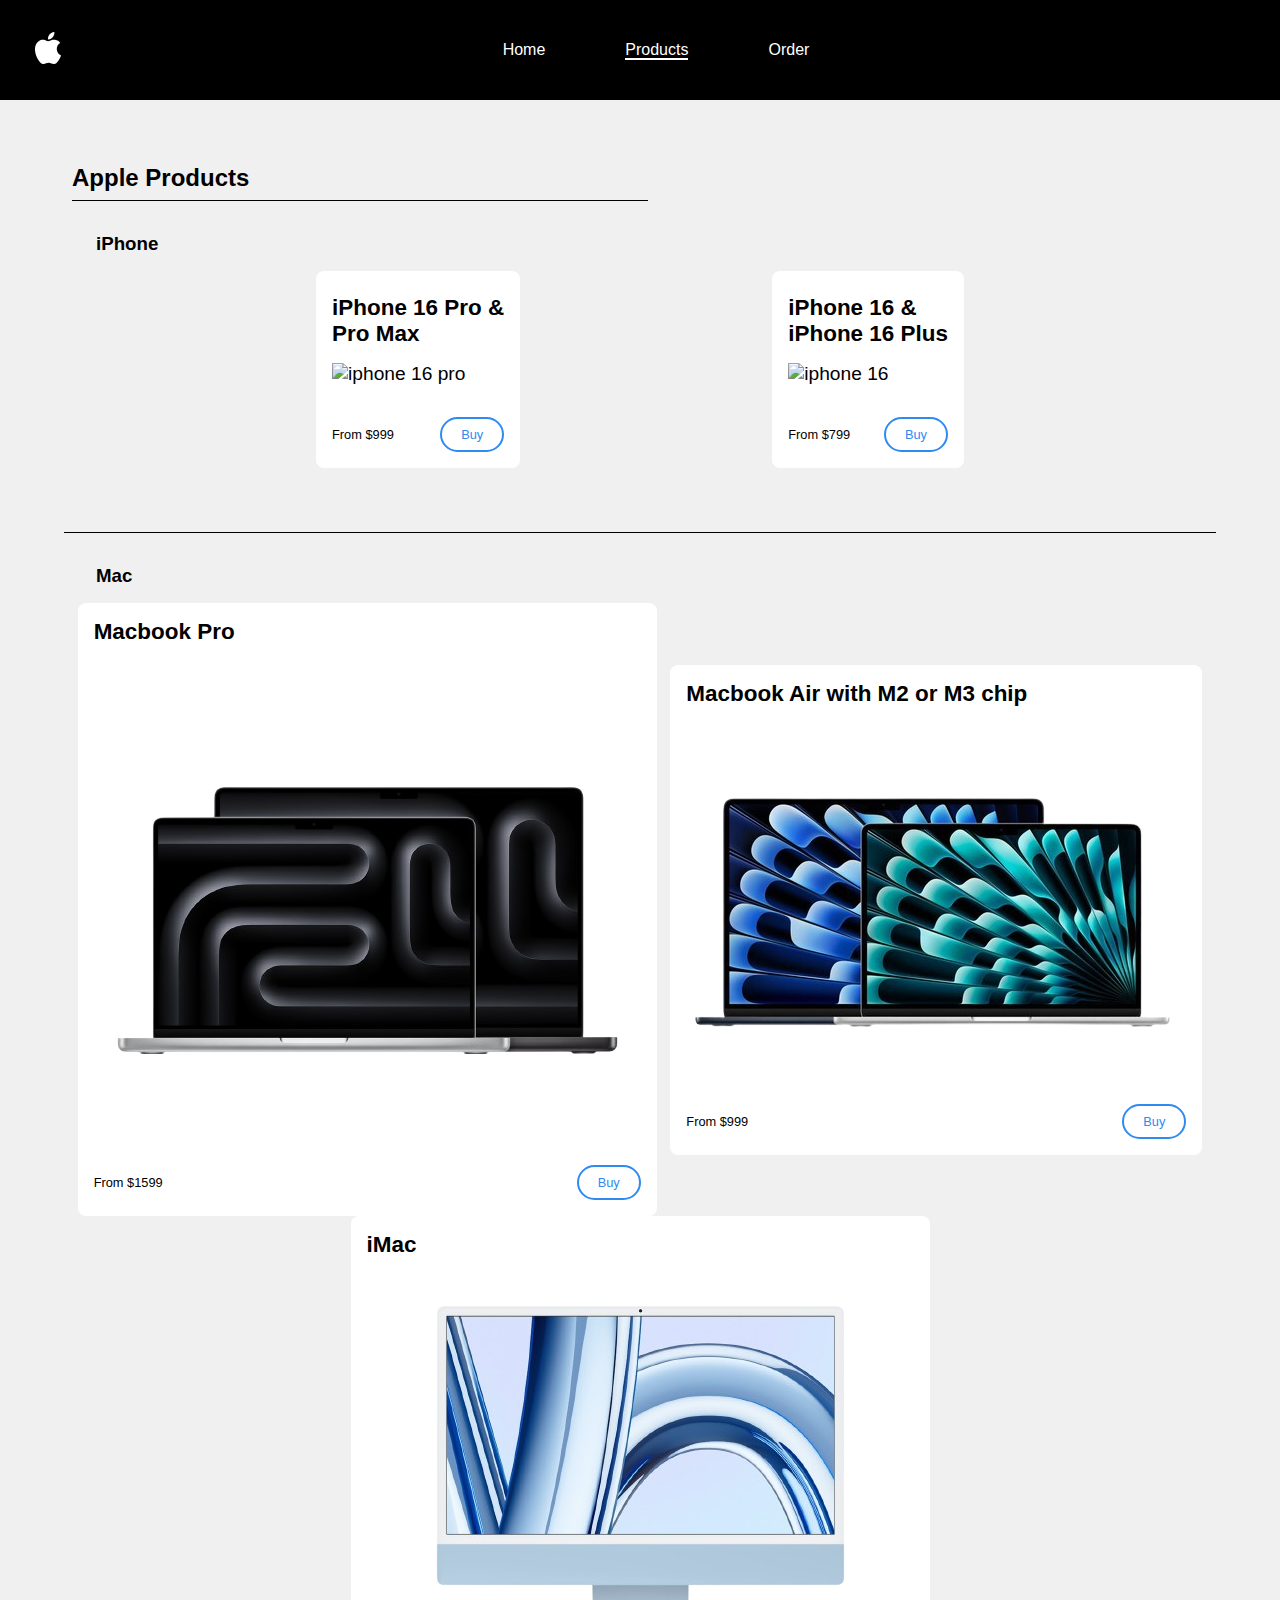
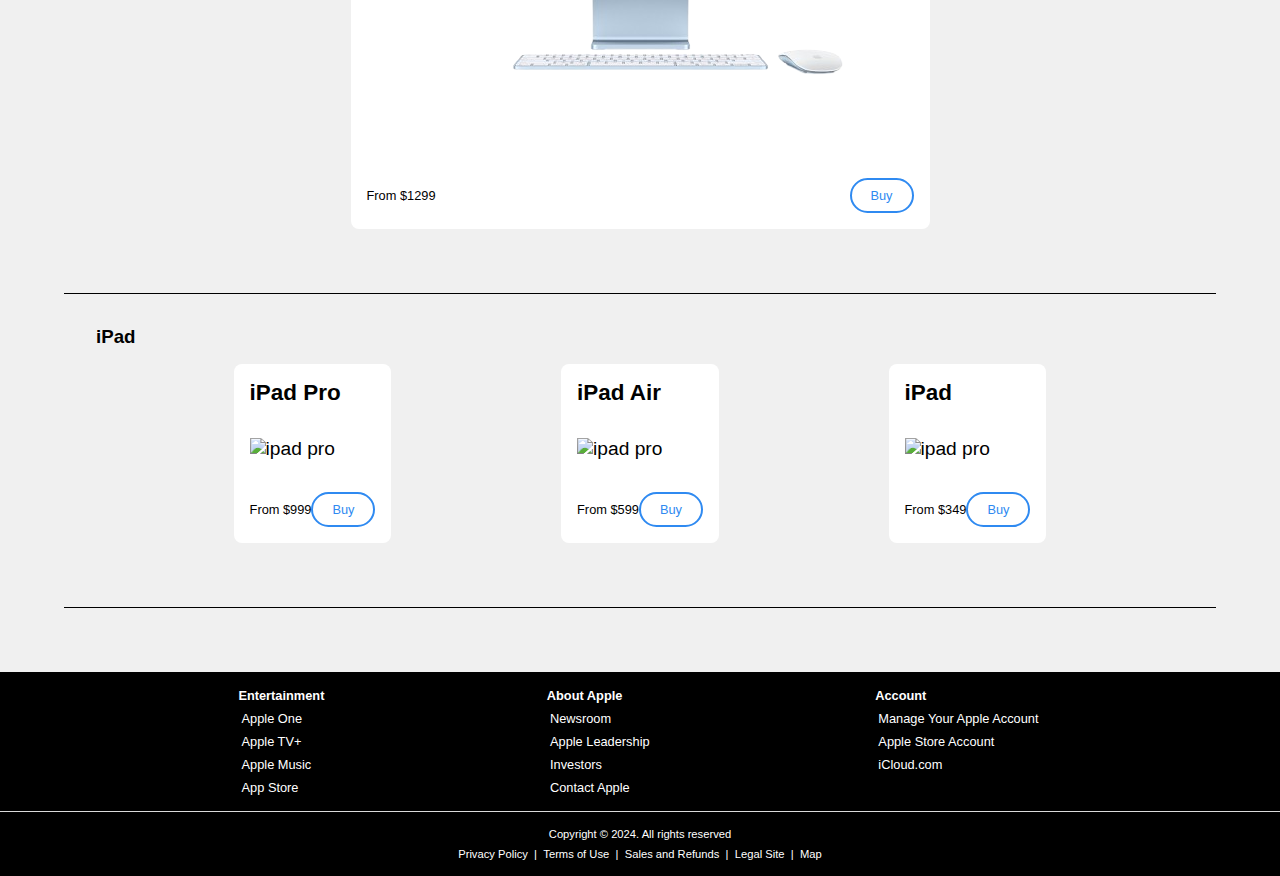
==== src/pages/products.html @ 04ef1bcb "imrpoved order page" ====
<!DOCTYPE html>
<html lang="en">
  <head>
    <meta charset="UTF-8" />
    <meta name="viewport" content="width=device-width, initial-scale=1.0" />
    <link
      rel="icon"
      href="../assets/img/favicon-32x32.png"
      type="image/x-icon"
    />
    <link rel="stylesheet" href="../css/reset.css" />
    <link rel="stylesheet" href="../css/variables.css" />
    <link rel="stylesheet" href="../css/navbar.css" />
    <link rel="stylesheet" href="../css/footer.css" />
    <link rel="stylesheet" href="../css/products.css" />
    <title>Products</title>
  </head>
  <body>
    <nav class="navbar">
      <!-- Navbar logo -->
      <div class="navbar__logo">
        <a href="../index.html" class="navbar__logo-link">
          <img
            src="../assets/icons/apple-logo-svgrepo-com.svg"
            alt="Main logo of the website"
            class="navbar__logo-image"
          />
        </a>
      </div>
      <!-- Navbar navigation links -->
      <div class="navbar__links">
        <ul class="navbar__links-list">
          <li class="navbar__item">
            <a href="../index.html" class="navbar__link">Home</a>
          </li>
          <li class="navbar__item">
            <a href="./products.html" class="navbar__link navbar__link--active"
              >Products</a
            >
          </li>
          <li class="navbar__item">
            <a href="./order.html" class="navbar__link">Order</a>
          </li>
        </ul>
      </div>
      <div class="navbar__menu">
        <button class="navbar__toggle">
          <svg
            width="24"
            height="24"
            viewBox="0 0 24 24"
            version="1.1"
            xmlns="http://www.w3.org/2000/svg"
            xmlns:xlink="http://www.w3.org/1999/xlink"
            fill="#000000"
          >
            <g id="SVGRepo_bgCarrier" stroke-width="0" />

            <g
              id="SVGRepo_tracerCarrier"
              stroke-linecap="round"
              stroke-linejoin="round"
            />

            <g id="SVGRepo_iconCarrier">
              <title>Menu</title>
              <g
                id="Page-1"
                stroke="none"
                stroke-width="1"
                fill="none"
                fill-rule="evenodd"
              >
                <g id="Menu">
                  <rect
                    id="Rectangle"
                    fill-rule="nonzero"
                    x="0"
                    y="0"
                    width="24"
                    height="24"
                  ></rect>
                  <line
                    x1="5"
                    y1="7"
                    x2="19"
                    y2="7"
                    id="Path"
                    stroke="#ffffff"
                    stroke-width="2"
                    stroke-linecap="round"
                  ></line>
                  <line
                    x1="5"
                    y1="17"
                    x2="19"
                    y2="17"
                    id="Path"
                    stroke="#ffffff"
                    stroke-width="2"
                    stroke-linecap="round"
                  ></line>
                  <line
                    x1="5"
                    y1="12"
                    x2="19"
                    y2="12"
                    id="Path"
                    stroke="#ffffff"
                    stroke-width="2"
                    stroke-linecap="round"
                  ></line>
                </g>
              </g>
            </g>
          </svg>
        </button>
      </div>
    </nav>
    <main>
      <div class="heading-container">
        <h2 class="main-heading">Apple Products</h2>
      </div>
      <h3 class="section__heading">iPhone</h3>
      <section class="product__section">
        <div class="product__card iphone__card-1">
          <h3 class="product__card--heading-iphone">iPhone 16 Pro &</h3>
          <h3 class="product__card--heading-iphone-2">Pro Max</h3>
          <img
            src="../assets/img/iphone_16_pro_max-removebg-preview.png"
            alt="iphone 16 pro"
            class="product__card--image"
          />
          <p class="card__paragraph">
            From $999<a
              href="./order.html"
              target="_blank"
              class="product__buy--link"
              >Buy</a
            >
          </p>
        </div>
        <div class="product__card iphone__card-1">
          <h3 class="product__card--heading-iphone">iPhone 16 &</h3>
          <h3 class="product__card--heading-iphone-2">iPhone 16 Plus</h3>
          <img
            src="../assets/img/iphone-16-reg-removebg-preview.png"
            alt="iphone 16"
            class="product__card--image"
          />
          <p class="card__paragraph">
            From $799<a
              href="./order.html"
              target="_blank"
              class="product__buy--link"
              >Buy</a
            >
          </p>
        </div>
      </section>
      <h3 class="section__heading">Mac</h3>
      <section class="product__section product__section--mac">
        <div class="product__card iphone__card-1">
          <h3 class="product__card--heading">Macbook Pro</h3>
          <img
            src="../assets/img/macbook-pro-removebg-preview.png"
            alt="macbook pro"
            class="product__card--image"
          />
          <p class="card__paragraph">
            From $1599<a
              href="./order.html"
              target="_blank"
              class="product__buy--link"
              >Buy</a
            >
          </p>
        </div>
        <div class="product__card iphone__card-1">
          <h3 class="product__card--heading">Macbook Air with M2 or M3 chip</h3>
          <img
            src="../assets/img/Macbook-removebg-preview.png"
            alt="macbook pro"
            class="product__card--image"
          />
          <p class="card__paragraph">
            From $999<a
              href="./order.html"
              target="_blank"
              class="product__buy--link"
              >Buy</a
            >
          </p>
        </div>
        <div class="product__card iphone__card-1">
          <h3 class="product__card--heading">iMac</h3>
          <img
            src="../assets/img/imac-removebg-preview.png"
            alt="macbook pro"
            class="product__card--image"
          />
          <p class="card__paragraph">
            From $1299<a
              href="./order.html"
              target="_blank"
              class="product__buy--link"
              >Buy</a
            >
          </p>
        </div>
      </section>
      <h3 class="section__heading">iPad</h3>
      <section class="product__section product__section--ipad">
        <div class="product__card iphone__card-1">
          <h3 class="product__card--heading">iPad Pro</h3>
          <img
            src="../assets/img/ipad-pro-removebg-preview.png"
            alt="ipad pro"
            class="product__card--image"
          />
          <p class="card__paragraph">
            From $999<a
              href="./order.html"
              target="_blank"
              class="product__buy--link"
              >Buy</a
            >
          </p>
        </div>
        <div class="product__card iphone__card-1">
          <h3 class="product__card--heading">iPad Air</h3>
          <img
            src="../assets/img/ipad-air-removebg-preview.png"
            alt="ipad pro"
            class="product__card--image"
          />
          <p class="card__paragraph">
            From $599<a
              href="./order.html"
              target="_blank"
              class="product__buy--link"
              >Buy</a
            >
          </p>
        </div>
        <div class="product__card iphone__card-1">
          <h3 class="product__card--heading">iPad</h3>
          <img
            src="../assets/img/ipad-removebg-preview.png"
            alt="ipad pro"
            class="product__card--image"
          />
          <p class="card__paragraph">
            From $349<a
              href="./order.html"
              target="_blank"
              class="product__buy--link"
              >Buy</a
            >
          </p>
        </div>
      </section>
    </main>
    <footer>
      <section class="footer__list--container">
        <ul class="footer-list">
          <h4>Entertainment</h4>
          <li class="footer__list--content">
            <a class="footer-link" href="https://www.apple.com/apple-one/"
              >Apple One</a
            >
          </li>
          <li class="footer__list--content">
            <a class="footer-link" href="https://www.apple.com/apple-tv-plus/"
              >Apple TV+</a
            >
          </li>
          <li class="footer__list--content">
            <a class="footer-link" href="https://www.apple.com/apple-music/"
              >Apple Music</a
            >
          </li>
          <li class="footer__list--content">
            <a class="footer-link" href="https://www.apple.com/app-store/"
              >App Store</a
            >
          </li>
        </ul>
        <ul class="footer-list">
          <h4>About Apple</h4>
          <li class="footer__list--content">
            <a class="footer-link" href="https://www.apple.com/newsroom/"
              >Newsroom</a
            >
          </li>
          <li class="footer__list--content">
            <a class="footer-link" href="https://www.apple.com/leadership/"
              >Apple Leadership</a
            >
          </li>
          <li class="footer__list--content">
            <a
              class="footer-link"
              href="https://investor.apple.com/investor-relations/default.aspx"
              >Investors</a
            >
          </li>
          <li class="footer__list--content">
            <a class="footer-link" href="https://www.apple.com/contact/"
              >Contact Apple</a
            >
          </li>
        </ul>
        <ul class="footer-list">
          <h4>Account</h4>
          <li class="footer__list--content">
            <a class="footer-link" href="https://account.apple.com/"
              >Manage Your Apple Account</a
            >
          </li>
          <li class="footer__list--content">
            <a
              class="footer-link"
              href="https://secure6.store.apple.com/shop/signIn/account?ssi=1AAABkk7MZuUgi48qIw5M1O1N_Iirhu5B2L-sTJ8evgNKXxCWsz_zI28AAAAzaHR0cHM6Ly9zZWN1cmU2LnN0b3JlLmFwcGxlLmNvbS9zaG9wL2FjY291bnQvaG9tZXx8AAIBQdD-cHPEdPH0mTfPcZe9y8LONBdpo7rURAnhs8MXsjw"
              >Apple Store Account</a
            >
          </li>
          <li class="footer__list--content">
            <a class="footer-link" href="https://www.icloud.com/">iCloud.com</a>
          </li>
        </ul>
      </section>
      <div class="seperation-line"></div>
      <section class="footer__container">
        <p>Copyright © 2024. All rights reserved</p>
        <p>
          <a class="footer-link" href="#">Privacy Policy</a> |
          <a class="footer-link" href="#">Terms of Use</a> |
          <a class="footer-link" href="#">Sales and Refunds </a> |
          <a class="footer-link" href="#">Legal Site</a> |
          <a class="footer-link" href="#">Map</a>
        </p>
      </section>
    </footer>
  </body>
</html>
---- src/css/variables.css ----
:root {
  /* Colors */
  --navbar-primary-color: #000;
  --navbar-text-color: #fff;
  --navbar-hover-color: #5e5e5e;
  --foreground-color: #000;
  --background-color: #f0f0f0;
  --card-color: #fff;
  --footer-background: #000;
  --footer-foreground: #fff;

  /* Spacing */
  --spacing-small: 0.5rem;
  --spacing-meduim: 1rem;
  --spacing-large: 2rem;
  --spacing-x-large: 4rem;
  /* Font size */
  --font-size-base: 1rem;
  --font-size-meduim: 1.2rem;
  --font-size-large: 1.5rem;
  --font-size-x-large: 2rem;

  /* Border */
  --product-card-border-radius: 8px;
}
---- src/css/navbar.css ----
@font-face {
  font-family: Open Sans;
  src: url(../assets/fonts/OpenSans-VariableFont_wdth\wght.ttf);
}

.navbar {
  background-color: #000;
  width: 100%;
  height: auto;
  z-index: 1000;
  display: flex;
  padding: var(--spacing-large);
  justify-content: space-evenly;
  align-items: center;
  font-family: Open Sans, sans-serif;
  position: sticky;
  top: 0;
}

/* Styles for logo --------------------*/
.navbar__logo-link {
  display: block;
}
.navbar__logo-image {
  height: auto;
}

/* Styles for links  --------------------*/
.navbar__links {
  flex-grow: 1;
}
.navbar__links-list {
  display: flex;
  justify-content: center;
  gap: 5rem;
  height: 100%;
  align-items: center;
}

.navbar__link {
  color: var(--navbar-text-color);
  font-size: var(--font-size-base);
  text-decoration: none;
}
.navbar__item a:hover {
  color: var(--navbar-hover-color);
  transition: color 0.3s ease, border-bottom-color 0.3s ease;
}

.navbar__link--active {
  border-bottom: 2px solid var(--navbar-text-color);
  transition: border-bottom-color 0.3s ease;
}
.navbar__link--active:hover {
  border-bottom-color: var(--navbar-hover-color);
}

/* styles for hamburger menu */
.navbar__menu {
  display: none;
}
.navbar__toggle {
  background-color: transparent;
  border: none;
  cursor: pointer;
}
.navbar__hamburger-icon {
  color: var(--navbar-text-color);
  /* stroke: red; */
}
.navbar__hamburger-icon:hover {
  color: var(--navbar-hover-color);
  transition: color 0.3s ease;
}

@media screen and (max-width: 768px) {
  .navbar {
    padding: var(--spacing-meduim);
  }
  .navbar__menu {
    display: flex;
    align-items: center;
  }
  .navbar__item {
    display: none;
  }
}
@media screen and (max-width: 576px) {
  .navbar {
    padding: var(--spacing-small) var(--spacing-meduim);
  }
}
---- src/css/footer.css ----
/* Footer Containers*/

.footer__list--container {
  background-color: var(--footer-background);
  color: var(--footer-foreground);
  display: flex;
  flex-direction: row;
  align-items: flex-start;
  justify-content: space-evenly;
  padding: var(--spacing-meduim);
  font-family: Open Sans, sans-serif;
  font-size: 0.8rem;
}

.footer__container {
  background-color: #000;
  color: white;
  display: flex;
  flex-direction: column;
  justify-content: space-evenly;
  align-items: center;
  padding: var(--spacing-meduim);
  font-family: Open Sans, sans-serif;
  font-size: 0.7rem;
  gap: 0.5rem;
}
/* Footer Links*/
.footer-list {
  display: flex;
  flex-direction: column;
  justify-content: space-between;
}

.footer__list--content {
  padding-top: var(--spacing-small);
}

.footer-link {
  color: white;
  padding: 0.2rem;
}

.footer-link:hover {
  color: #abaaaa;
  text-decoration: underline;
}

/* Decoration */
.seperation-line {
  background-color: #dadada;
  height: 1px;
}

/* Media queries */
@media screen and (max-width: 768px) {
  .footer-list {
    padding: var(--spacing-meduim);
  }
}
@media screen and (max-width: 430px) {
  .footer-list {
    padding: var(--spacing-meduim);
  }
}
---- src/css/products.css ----
@font-face {
  font-family: Open Sans;
  src: url(/src/assets/fonts/OpenSans-VariableFont_wdth\,wght.ttf);
}

body {
  width: 100%;
  min-height: 100vh;
  background-color: var(--background-color);
  font-family: Open Sans, sans-serif;
}

main {
  padding: var(--spacing-x-large);
}

.heading-container {
  width: 50%;
  display: flex;
  align-items: center;
  border-bottom: 1px solid #000;
  margin-left: var(--spacing-small);
  padding-bottom: var(--spacing-small);
}

.main-heading {
  font-weight: 600;
}

.section__heading {
  padding: 2rem 0 1rem 2rem;
}

.product__section {
  width: 100%;
  height: auto;
  display: flex;
  flex-wrap: wrap;
  align-items: center;
  justify-content: space-evenly;
  padding-bottom: var(--spacing-x-large);
  border-bottom: 1px solid #000;
}

.product__card--heading-iphone {
  padding-top: 0.5rem;
  font-weight: 600;
}
.product__card--heading-iphone-2 {
  padding-bottom: 1rem;
  font-weight: 600;
}

.product__card--heading {
  padding-bottom: 2rem;
  font-weight: 600;
}

.product__card {
  background-color: #fff;
  width: var(--card-width);
  height: var(--card-heigth);
  display: flex;
  flex-direction: column;
  justify-content: space-evenly;
  padding: var(--spacing-meduim);
  border-radius: var(--product-card-border-radius);
  font-size: var(--font-size-meduim);
}

.card__paragraph {
  display: flex;
  justify-content: space-between;
  align-items: center;
  padding-top: var(--spacing-large);
  font-size: 0.8rem;
}

.product__buy--link {
  color: #2f8af1;
  width: var(--spacing-x-large);
  display: flex;
  justify-content: center;
  padding: var(--spacing-small);
  border: 2px solid #2f8af1;
  border-radius: 1.5rem;
}
.product__buy--link:hover {
  background-color: #2f8af1;
  color: white;
  transition: 0.3s ease;
}

.product__card:hover {
  box-shadow: var(--card-hover-shadow);
  .product__card--image {
    transform: scale(1.05);
    transition: transform 0.3s ease;
  }
}

@media screen and (max-width: 1100) {
  main {
    padding: var(--spacing-small);
  }
  .product__section {
    flex-direction: row;
    padding: var(--spacing-meduim) 0;
  }
}
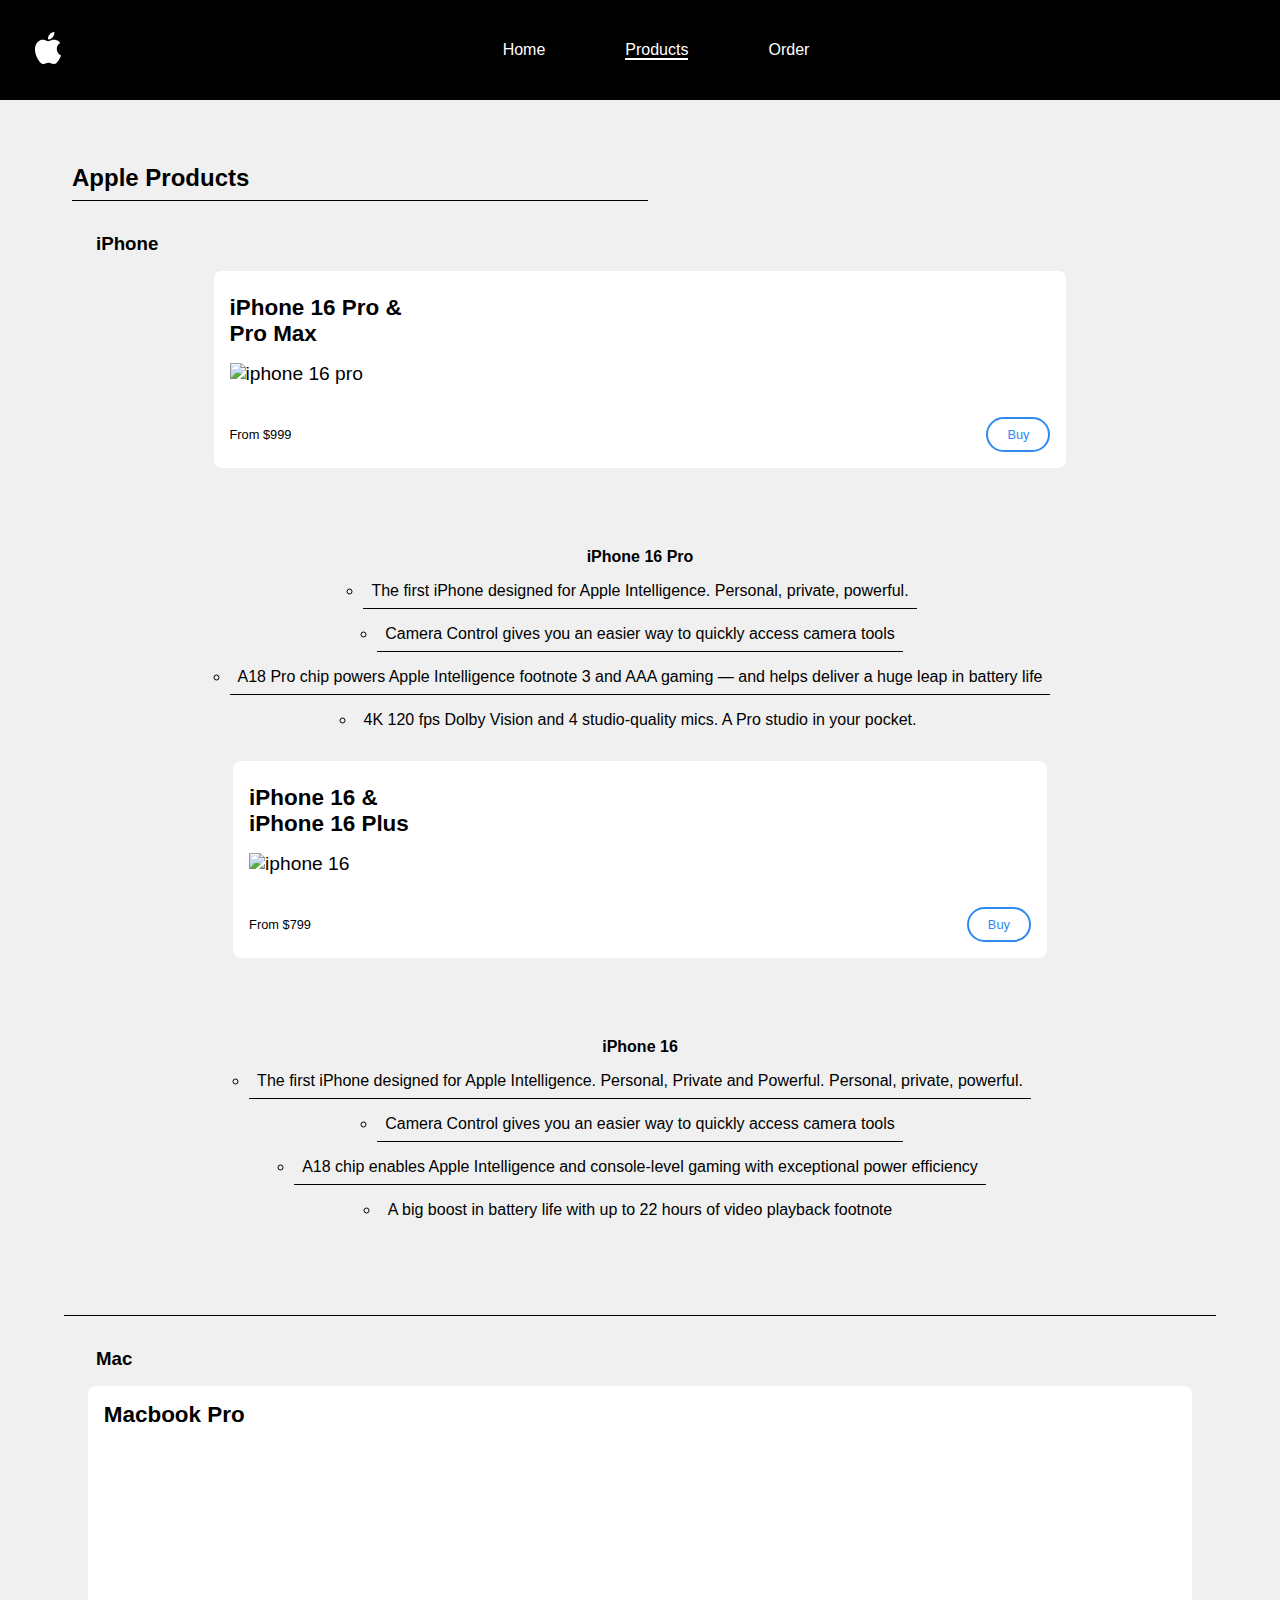
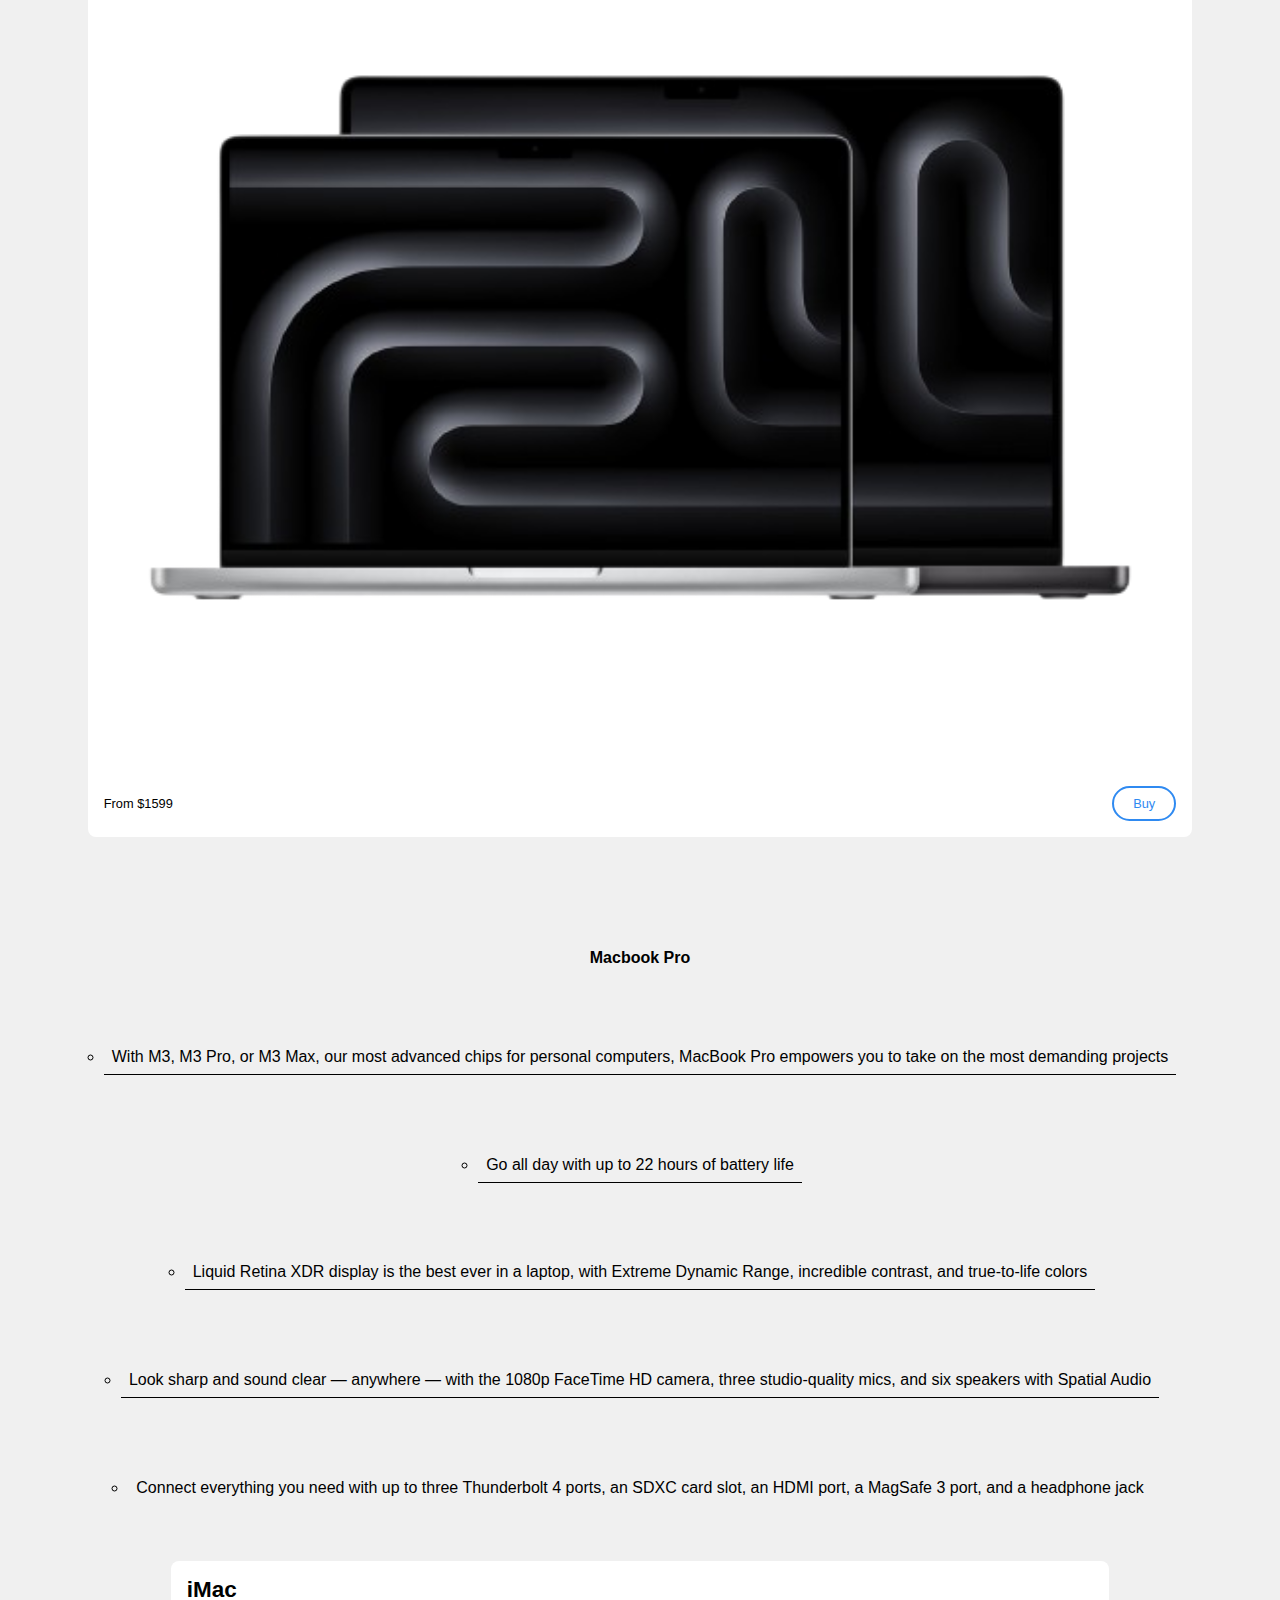
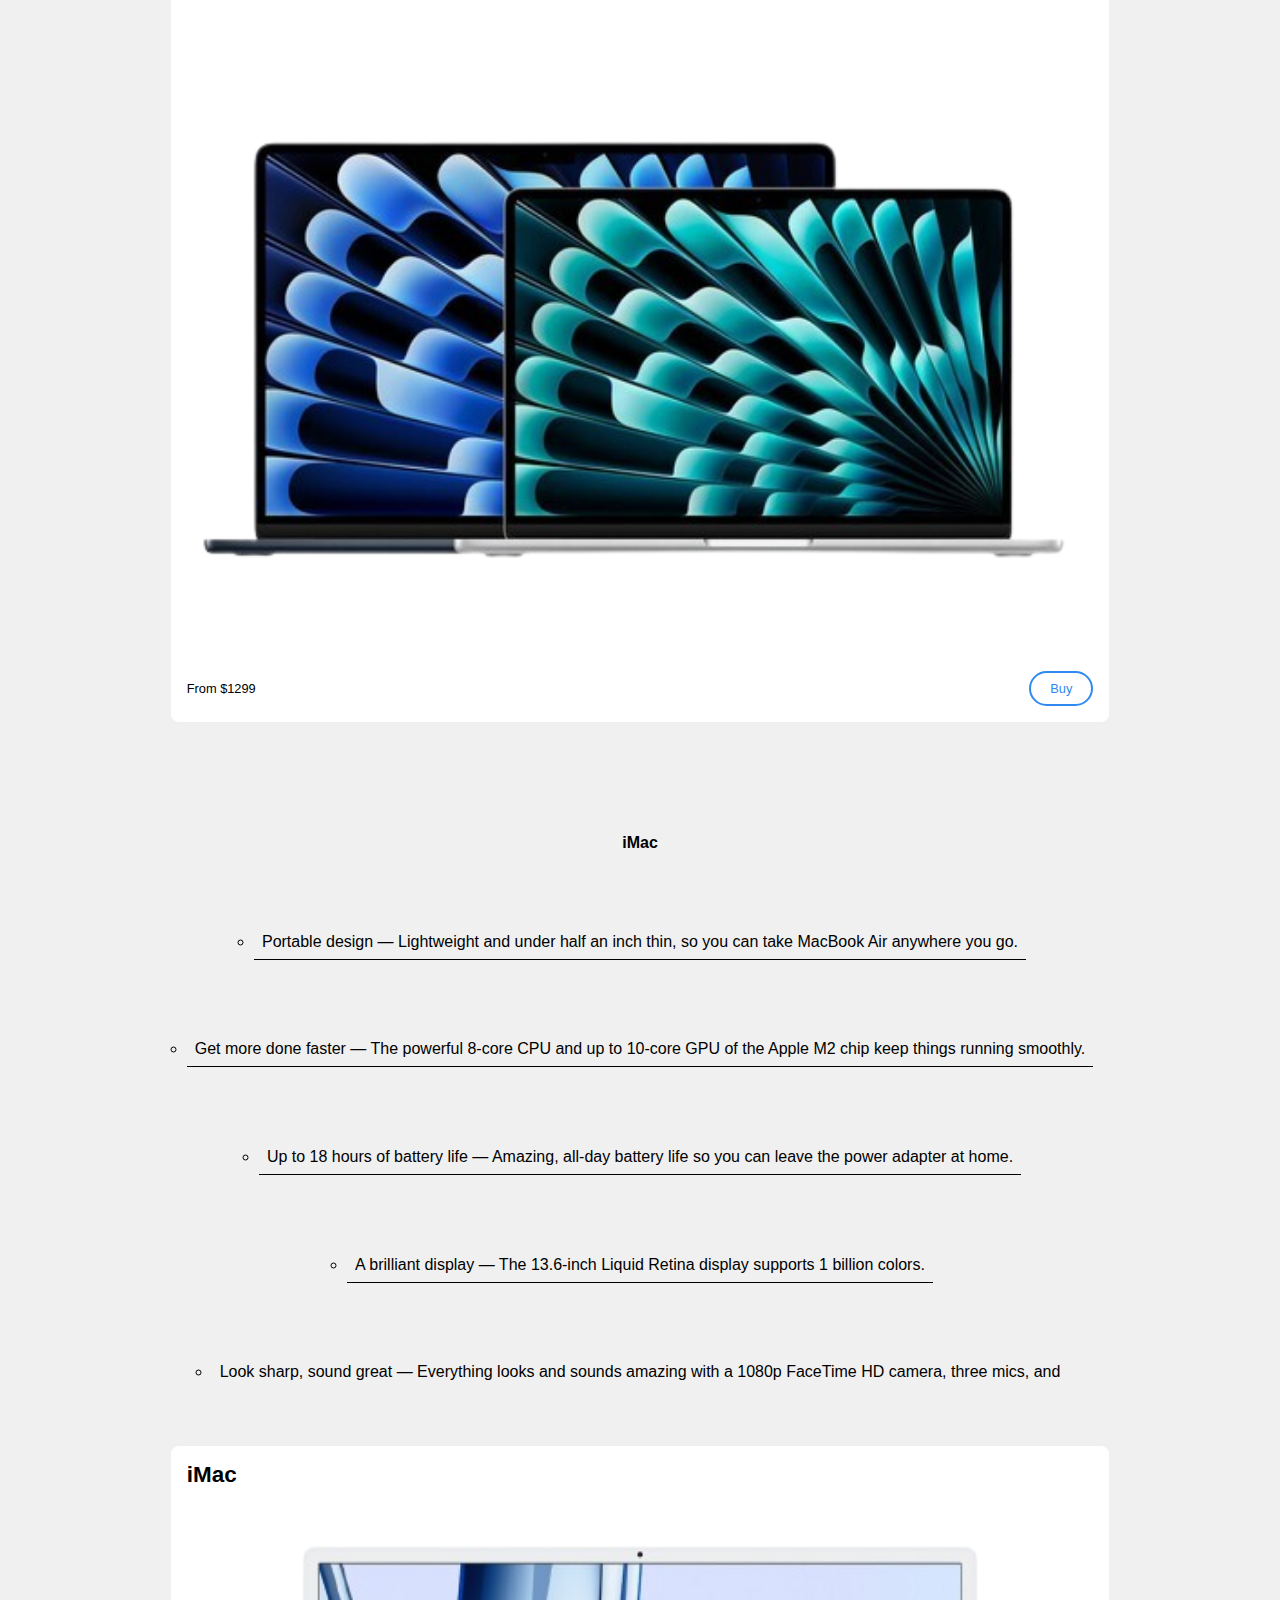
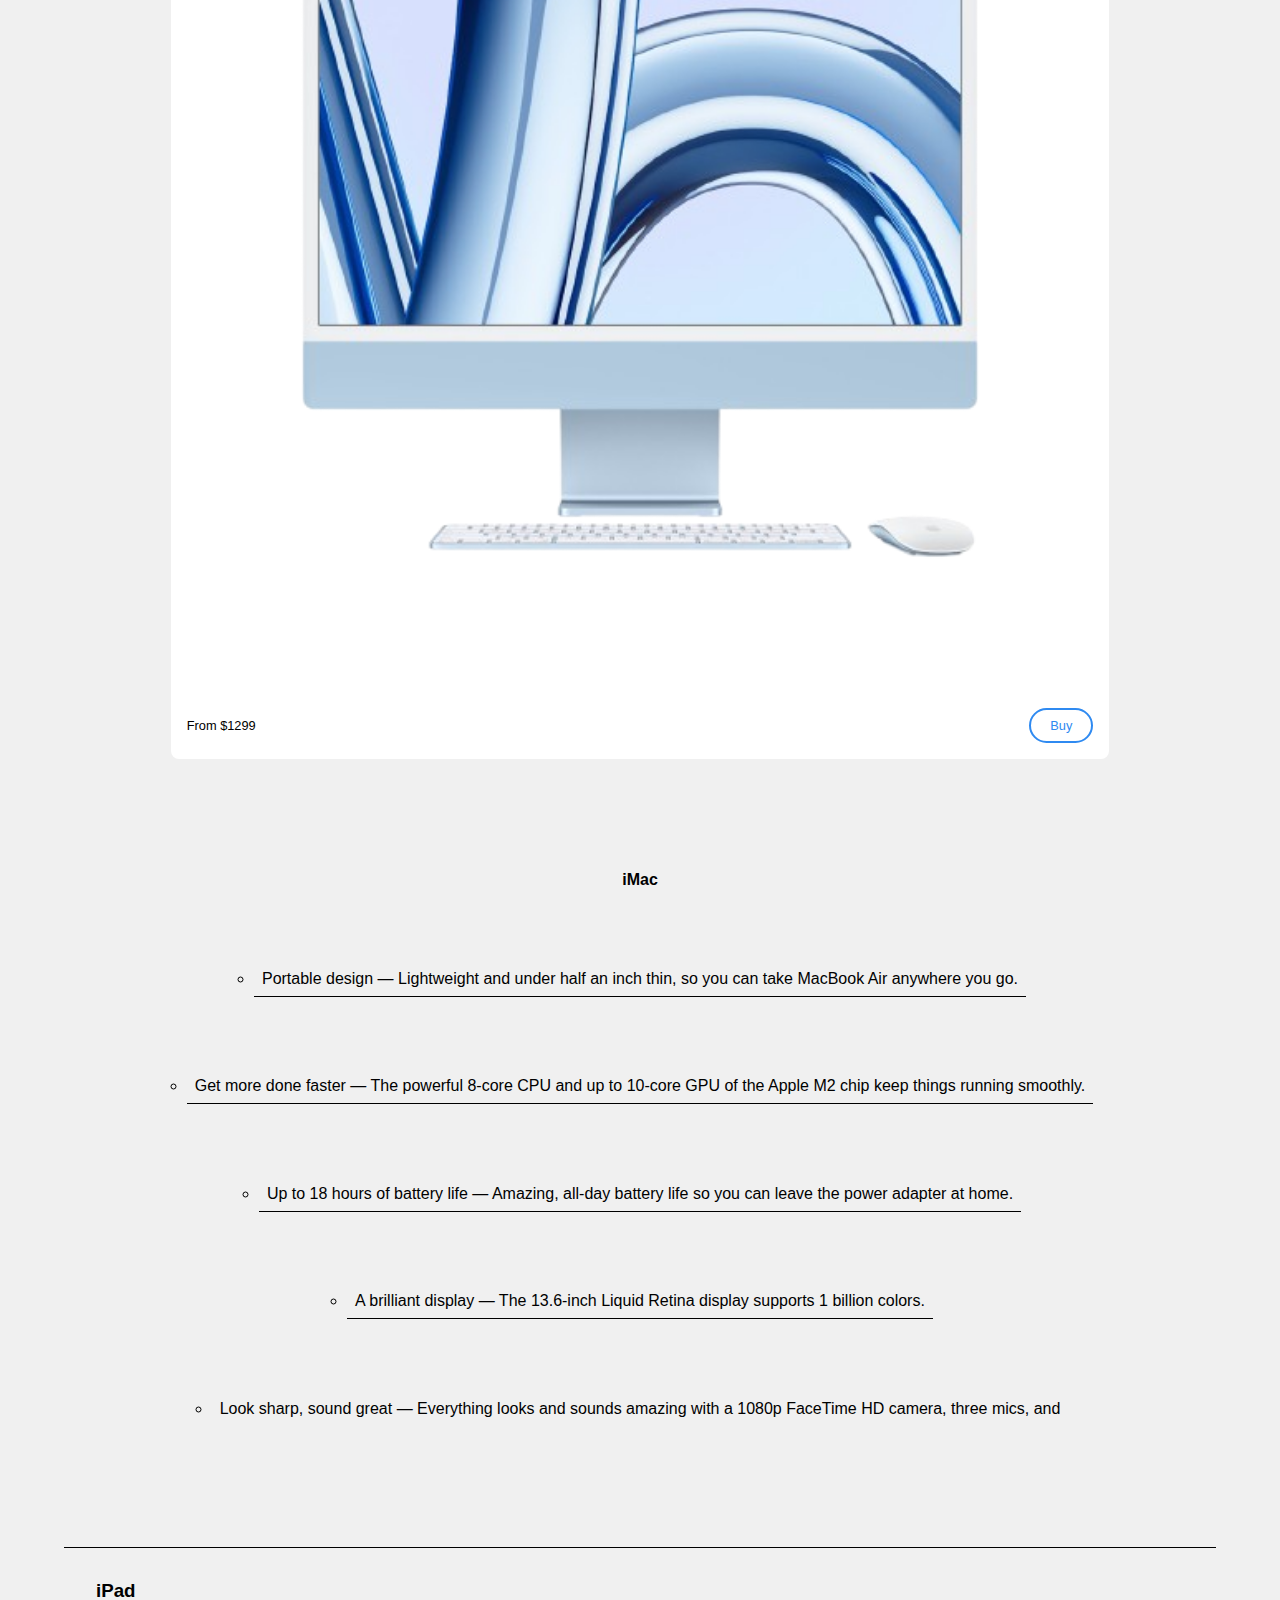
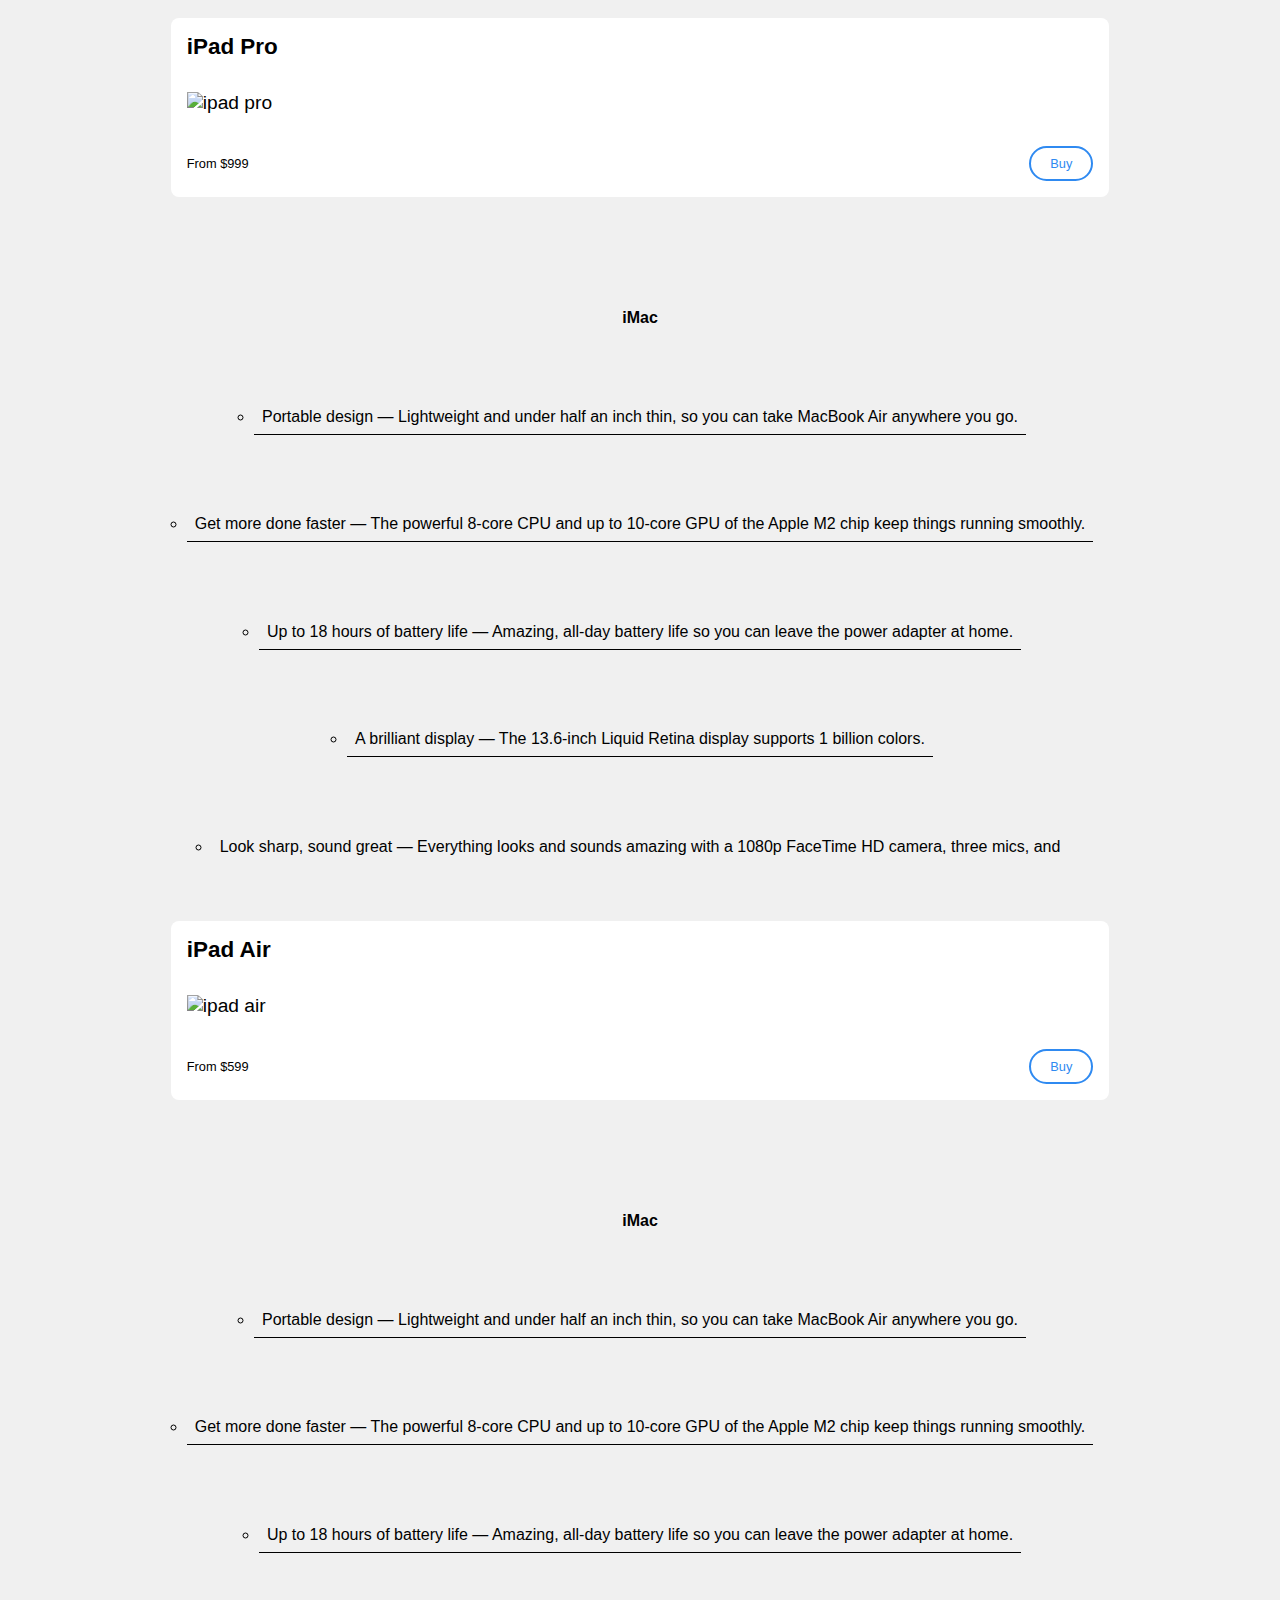
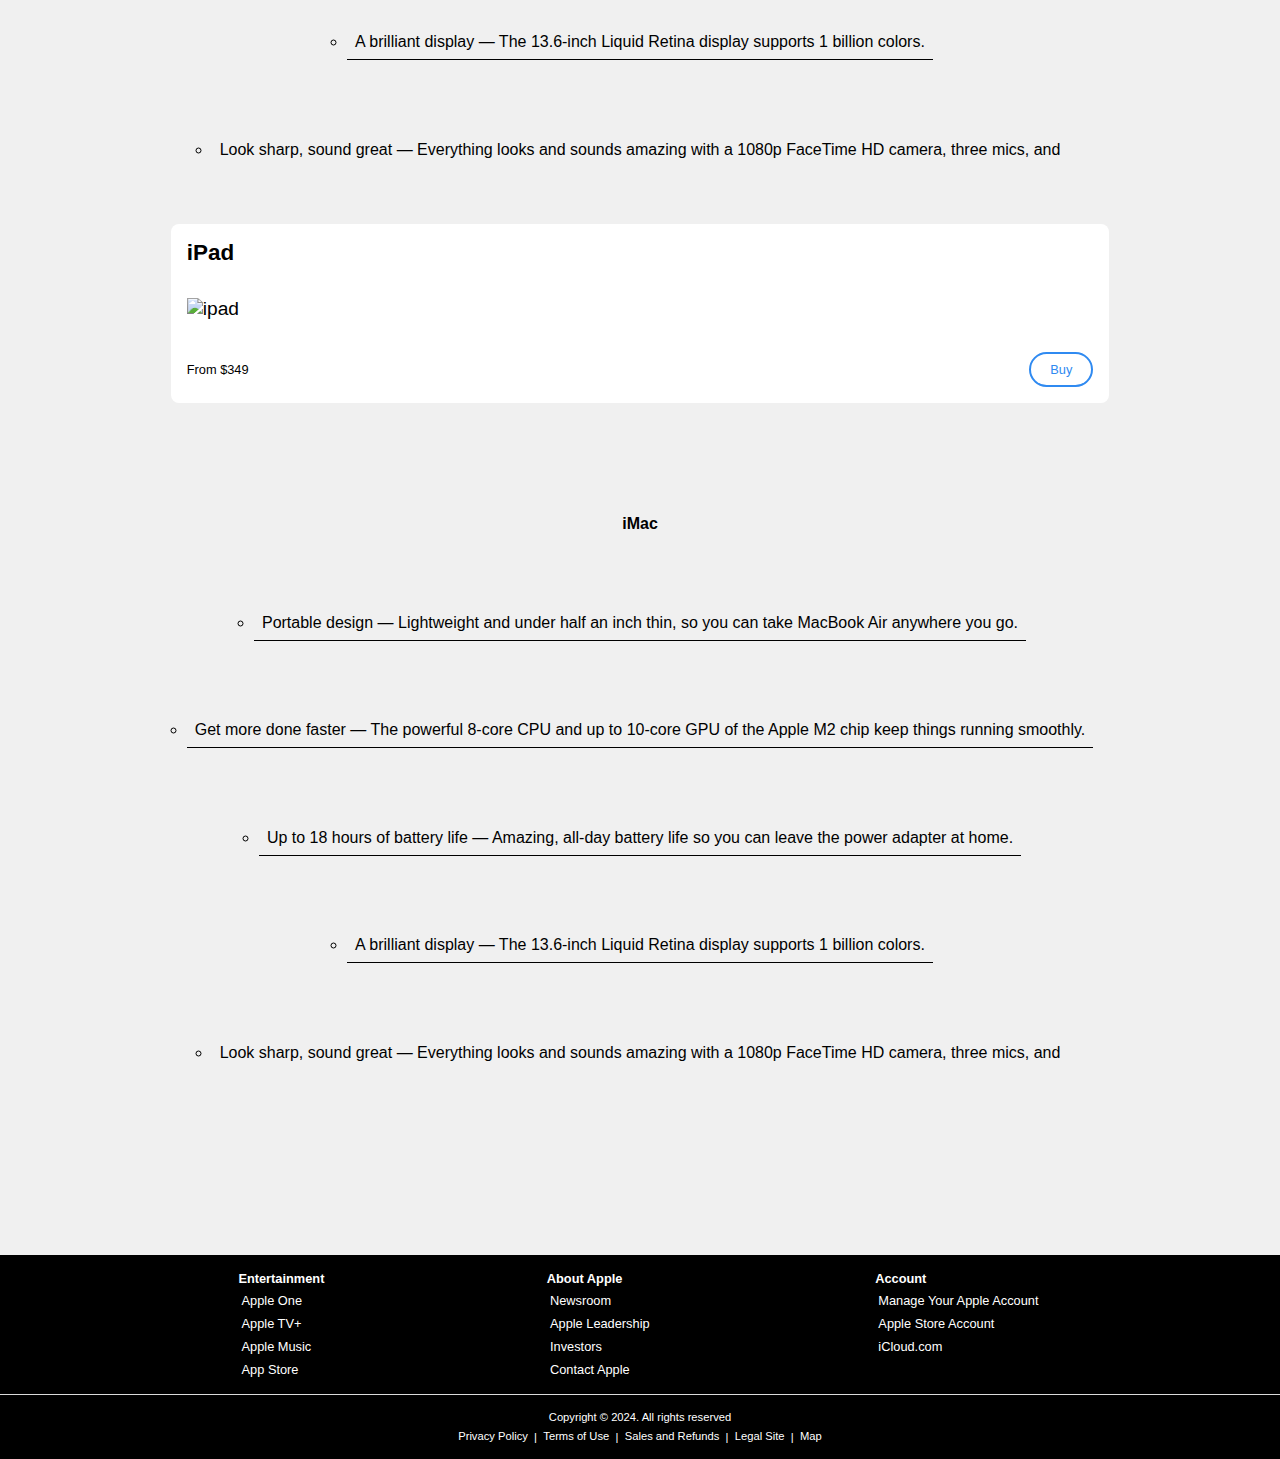
==== commit 05372646: "product list complete" ====
--- a/src/pages/products.html
+++ b/src/pages/products.html
@@ -123,142 +123,383 @@
       </div>
       <h3 class="section__heading">iPhone</h3>
       <section class="product__section">
-        <div class="product__card iphone__card-1">
-          <h3 class="product__card--heading-iphone">iPhone 16 Pro &</h3>
-          <h3 class="product__card--heading-iphone-2">Pro Max</h3>
-          <img
-            src="../assets/img/iphone_16_pro_max-removebg-preview.png"
-            alt="iphone 16 pro"
-            class="product__card--image"
-          />
-          <p class="card__paragraph">
-            From $999<a
-              href="./order.html"
-              target="_blank"
-              class="product__buy--link"
-              >Buy</a
-            >
-          </p>
-        </div>
-        <div class="product__card iphone__card-1">
-          <h3 class="product__card--heading-iphone">iPhone 16 &</h3>
-          <h3 class="product__card--heading-iphone-2">iPhone 16 Plus</h3>
-          <img
-            src="../assets/img/iphone-16-reg-removebg-preview.png"
-            alt="iphone 16"
-            class="product__card--image"
-          />
-          <p class="card__paragraph">
-            From $799<a
-              href="./order.html"
-              target="_blank"
-              class="product__buy--link"
-              >Buy</a
-            >
-          </p>
-        </div>
+        <section class="product__section--container">
+          <div class="product__card">
+            <h3 class="product__card--heading-iphone">iPhone 16 Pro &</h3>
+            <h3 class="product__card--heading-iphone-2">Pro Max</h3>
+            <img
+              src="../assets/img/iphone_16_pro_max-removebg-preview.png"
+              alt="iphone 16 pro"
+              class="product__card--image"
+            />
+            <p class="card__paragraph">
+              From $999<a
+                href="./order.html"
+                target="_blank"
+                class="product__buy--link"
+                >Buy</a
+              >
+            </p>
+          </div>
+          <ul class="product__list">
+            <h4 class="product__list--heading">iPhone 16 Pro</h4>
+            <li class="product__list--specs">
+              The first iPhone designed for Apple Intelligence. Personal,
+              private, powerful.
+            </li>
+            <li class="product__list--specs">
+              Camera Control gives you an easier way to quickly access camera
+              tools
+            </li>
+            <li class="product__list--specs">
+              A18 Pro chip powers Apple Intelligence footnote 3 and AAA gaming —
+              and helps deliver a huge leap in battery life
+            </li>
+            <li class="product__list--specs last-spec">
+              4K 120 fps Dolby Vision and 4 studio-quality mics. A Pro studio in
+              your pocket.
+            </li>
+          </ul>
+        </section>
+        <section class="product__section--container">
+          <div class="product__card">
+            <h3 class="product__card--heading-iphone">iPhone 16 &</h3>
+            <h3 class="product__card--heading-iphone-2">iPhone 16 Plus</h3>
+            <img
+              src="../assets/img/iphone-16-reg-removebg-preview.png"
+              alt="iphone 16"
+              class="product__card--image"
+            />
+            <p class="card__paragraph">
+              From $799<a
+                href="./order.html"
+                target="_blank"
+                class="product__buy--link"
+                >Buy</a
+              >
+            </p>
+          </div>
+          <ul class="product__list">
+            <h4 class="product__list--heading">iPhone 16</h4>
+            <li class="product__list--specs">
+              The first iPhone designed for Apple Intelligence. Personal,
+              Private and Powerful. Personal, private, powerful.
+            </li>
+            <li class="product__list--specs">
+              Camera Control gives you an easier way to quickly access camera
+              tools
+            </li>
+            <li class="product__list--specs">
+              A18 chip enables Apple Intelligence and console-level gaming with
+              exceptional power efficiency
+            </li>
+            <li class="product__list--specs last-spec">
+              A big boost in battery life with up to 22 hours of video playback
+              footnote
+            </li>
+          </ul>
+        </section>
       </section>
       <h3 class="section__heading">Mac</h3>
-      <section class="product__section product__section--mac">
-        <div class="product__card iphone__card-1">
-          <h3 class="product__card--heading">Macbook Pro</h3>
-          <img
-            src="../assets/img/macbook-pro-removebg-preview.png"
-            alt="macbook pro"
-            class="product__card--image"
-          />
-          <p class="card__paragraph">
-            From $1599<a
-              href="./order.html"
-              target="_blank"
-              class="product__buy--link"
-              >Buy</a
-            >
-          </p>
-        </div>
-        <div class="product__card iphone__card-1">
-          <h3 class="product__card--heading">Macbook Air with M2 or M3 chip</h3>
-          <img
-            src="../assets/img/Macbook-removebg-preview.png"
-            alt="macbook pro"
-            class="product__card--image"
-          />
-          <p class="card__paragraph">
-            From $999<a
-              href="./order.html"
-              target="_blank"
-              class="product__buy--link"
-              >Buy</a
-            >
-          </p>
-        </div>
-        <div class="product__card iphone__card-1">
-          <h3 class="product__card--heading">iMac</h3>
-          <img
-            src="../assets/img/imac-removebg-preview.png"
-            alt="macbook pro"
-            class="product__card--image"
-          />
-          <p class="card__paragraph">
-            From $1299<a
-              href="./order.html"
-              target="_blank"
-              class="product__buy--link"
-              >Buy</a
-            >
-          </p>
-        </div>
+      <section class="product__section">
+        <section class="product__section--container mac">
+          <div class="product__card">
+            <h3 class="product__card--heading">Macbook Pro</h3>
+            <img
+              src="../assets/img/macbook-pro-removebg-preview.png"
+              alt="macbook pro"
+              class="product__card--image"
+            />
+            <p class="card__paragraph">
+              From $1599<a
+                href="./order.html"
+                target="_blank"
+                class="product__buy--link"
+                >Buy</a
+              >
+            </p>
+          </div>
+          <ul class="product__list mac-list">
+            <h4 class="product__list--heading">Macbook Pro</h4>
+            <li class="product__list--specs">
+              With M3, M3 Pro, or M3 Max, our most advanced chips for personal
+              computers, MacBook Pro empowers you to take on the most demanding
+              projects
+            </li>
+            <li class="product__list--specs">
+              Go all day with up to 22 hours of battery life
+            </li>
+            <li class="product__list--specs">
+              Liquid Retina XDR display is the best ever in a laptop, with
+              Extreme Dynamic Range, incredible contrast, and true-to-life
+              colors
+            </li>
+            <li class="product__list--specs">
+              Look sharp and sound clear — anywhere — with the 1080p FaceTime HD
+              camera, three studio-quality mics, and six speakers with Spatial
+              Audio
+            </li>
+            <li class="product__list--specs last-spec">
+              Connect everything you need with up to three Thunderbolt 4 ports,
+              an SDXC card slot, an HDMI port, a MagSafe 3 port, and a headphone
+              jack
+            </li>
+          </ul>
+        </section>
+        <!-- <section class="product___section--container mac">
+          <div class="product__card">
+            <h3 class="product__card--heading">
+              Macbook Air with M2 or M3 chip
+            </h3>
+            <img
+              src="../assets/img/Macbook-removebg-preview.png"
+              alt="macbook pro"
+              class="product__card--image"
+            />
+            <p class="card__paragraph">
+              From $999<a
+                href="./order.html"
+                target="_blank"
+                class="product__buy--link"
+                >Buy</a
+              >
+            </p>
+          </div>
+          <ul class="product__list">
+            <h4 class="product__list--heading">Macbook Air</h4>
+            <li class="product__list--specs">
+              Portable design — Lightweight and under half an inch thin, so you
+              can take MacBook Air anywhere you go.
+            </li>
+            <li class="product__list--specs">
+              Get more done faster — The powerful 8-core CPU and up to 10-core
+              GPU of the Apple M2 chip keep things running smoothly.
+            </li>
+            <li class="product__list--specs">
+              Up to 18 hours of battery life — Amazing, all-day battery life so
+              you can leave the power adapter at home.
+            </li>
+            <li class="product__list--specs">
+              A brilliant display — The 13.6-inch Liquid Retina display supports
+              1 billion colors.
+            </li>
+            <li class="product__list--specs last-spec">
+              Look sharp, sound great — Everything looks and sounds amazing with
+              a 1080p FaceTime HD camera, three mics, and
+            </li>
+          </ul>
+        </section> -->
+        <section class="product__section--container mac">
+          <div class="product__card">
+            <h3 class="product__card--heading">iMac</h3>
+            <img
+              src="../assets/img/Macbook-removebg-preview.png"
+              alt="macbook air"
+              class="product__card--image"
+            />
+            <p class="card__paragraph">
+              From $1299<a
+                href="./order.html"
+                target="_blank"
+                class="product__buy--link"
+                >Buy</a
+              >
+            </p>
+          </div>
+          <ul class="product__list mac-list">
+            <h4 class="product__list--heading">iMac</h4>
+            <li class="product__list--specs">
+              Portable design — Lightweight and under half an inch thin, so you
+              can take MacBook Air anywhere you go.
+            </li>
+            <li class="product__list--specs">
+              Get more done faster — The powerful 8-core CPU and up to 10-core
+              GPU of the Apple M2 chip keep things running smoothly.
+            </li>
+            <li class="product__list--specs">
+              Up to 18 hours of battery life — Amazing, all-day battery life so
+              you can leave the power adapter at home.
+            </li>
+            <li class="product__list--specs">
+              A brilliant display — The 13.6-inch Liquid Retina display supports
+              1 billion colors.
+            </li>
+            <li class="product__list--specs last-spec">
+              Look sharp, sound great — Everything looks and sounds amazing with
+              a 1080p FaceTime HD camera, three mics, and
+            </li>
+          </ul>
+        </section>
+        <section class="product__section--container mac">
+          <div class="product__card">
+            <h3 class="product__card--heading">iMac</h3>
+            <img
+              src="../assets/img/imac-removebg-preview.png"
+              alt="imac"
+              class="product__card--image"
+            />
+            <p class="card__paragraph">
+              From $1299<a
+                href="./order.html"
+                target="_blank"
+                class="product__buy--link"
+                >Buy</a
+              >
+            </p>
+          </div>
+          <ul class="product__list mac-list">
+            <h4 class="product__list--heading">iMac</h4>
+            <li class="product__list--specs">
+              Portable design — Lightweight and under half an inch thin, so you
+              can take MacBook Air anywhere you go.
+            </li>
+            <li class="product__list--specs">
+              Get more done faster — The powerful 8-core CPU and up to 10-core
+              GPU of the Apple M2 chip keep things running smoothly.
+            </li>
+            <li class="product__list--specs">
+              Up to 18 hours of battery life — Amazing, all-day battery life so
+              you can leave the power adapter at home.
+            </li>
+            <li class="product__list--specs">
+              A brilliant display — The 13.6-inch Liquid Retina display supports
+              1 billion colors.
+            </li>
+            <li class="product__list--specs last-spec">
+              Look sharp, sound great — Everything looks and sounds amazing with
+              a 1080p FaceTime HD camera, three mics, and
+            </li>
+          </ul>
+        </section>
       </section>
       <h3 class="section__heading">iPad</h3>
       <section class="product__section product__section--ipad">
-        <div class="product__card iphone__card-1">
-          <h3 class="product__card--heading">iPad Pro</h3>
-          <img
-            src="../assets/img/ipad-pro-removebg-preview.png"
-            alt="ipad pro"
-            class="product__card--image"
-          />
-          <p class="card__paragraph">
-            From $999<a
-              href="./order.html"
-              target="_blank"
-              class="product__buy--link"
-              >Buy</a
-            >
-          </p>
-        </div>
-        <div class="product__card iphone__card-1">
-          <h3 class="product__card--heading">iPad Air</h3>
-          <img
-            src="../assets/img/ipad-air-removebg-preview.png"
-            alt="ipad pro"
-            class="product__card--image"
-          />
-          <p class="card__paragraph">
-            From $599<a
-              href="./order.html"
-              target="_blank"
-              class="product__buy--link"
-              >Buy</a
-            >
-          </p>
-        </div>
-        <div class="product__card iphone__card-1">
-          <h3 class="product__card--heading">iPad</h3>
-          <img
-            src="../assets/img/ipad-removebg-preview.png"
-            alt="ipad pro"
-            class="product__card--image"
-          />
-          <p class="card__paragraph">
-            From $349<a
-              href="./order.html"
-              target="_blank"
-              class="product__buy--link"
-              >Buy</a
-            >
-          </p>
-        </div>
+        <section class="product__section--container">
+          <div class="product__card">
+            <h3 class="product__card--heading">iPad Pro</h3>
+            <img
+              src="../assets/img/ipad-pro-removebg-preview.png"
+              alt="ipad pro"
+              class="product__card--image"
+            />
+            <p class="card__paragraph">
+              From $999<a
+                href="./order.html"
+                target="_blank"
+                class="product__buy--link"
+                >Buy</a
+              >
+            </p>
+          </div>
+
+          <ul class="product__list mac-list">
+            <h4 class="product__list--heading">iMac</h4>
+            <li class="product__list--specs">
+              Portable design — Lightweight and under half an inch thin, so you
+              can take MacBook Air anywhere you go.
+            </li>
+            <li class="product__list--specs">
+              Get more done faster — The powerful 8-core CPU and up to 10-core
+              GPU of the Apple M2 chip keep things running smoothly.
+            </li>
+            <li class="product__list--specs">
+              Up to 18 hours of battery life — Amazing, all-day battery life so
+              you can leave the power adapter at home.
+            </li>
+            <li class="product__list--specs">
+              A brilliant display — The 13.6-inch Liquid Retina display supports
+              1 billion colors.
+            </li>
+            <li class="product__list--specs last-spec">
+              Look sharp, sound great — Everything looks and sounds amazing with
+              a 1080p FaceTime HD camera, three mics, and
+            </li>
+          </ul>
+        </section>
+        <section class="product__section--container">
+          <div class="product__card">
+            <h3 class="product__card--heading">iPad Air</h3>
+            <img
+              src="../assets/img/ipad-air-removebg-preview.png"
+              alt="ipad air"
+              class="product__card--image"
+            />
+            <p class="card__paragraph">
+              From $599<a
+                href="./order.html"
+                target="_blank"
+                class="product__buy--link"
+                >Buy</a
+              >
+            </p>
+          </div>
+
+          <ul class="product__list mac-list">
+            <h4 class="product__list--heading">iMac</h4>
+            <li class="product__list--specs">
+              Portable design — Lightweight and under half an inch thin, so you
+              can take MacBook Air anywhere you go.
+            </li>
+            <li class="product__list--specs">
+              Get more done faster — The powerful 8-core CPU and up to 10-core
+              GPU of the Apple M2 chip keep things running smoothly.
+            </li>
+            <li class="product__list--specs">
+              Up to 18 hours of battery life — Amazing, all-day battery life so
+              you can leave the power adapter at home.
+            </li>
+            <li class="product__list--specs">
+              A brilliant display — The 13.6-inch Liquid Retina display supports
+              1 billion colors.
+            </li>
+            <li class="product__list--specs last-spec">
+              Look sharp, sound great — Everything looks and sounds amazing with
+              a 1080p FaceTime HD camera, three mics, and
+            </li>
+          </ul>
+        </section>
+        <section class="product__section--container">
+          <div class="product__card">
+            <h3 class="product__card--heading">iPad</h3>
+            <img
+              src="../assets/img/ipad-removebg-preview.png"
+              alt="ipad"
+              class="product__card--image"
+            />
+            <p class="card__paragraph">
+              From $349<a
+                href="./order.html"
+                target="_blank"
+                class="product__buy--link"
+                >Buy</a
+              >
+            </p>
+          </div>
+
+          <ul class="product__list mac-list">
+            <h4 class="product__list--heading">iMac</h4>
+            <li class="product__list--specs">
+              Portable design — Lightweight and under half an inch thin, so you
+              can take MacBook Air anywhere you go.
+            </li>
+            <li class="product__list--specs">
+              Get more done faster — The powerful 8-core CPU and up to 10-core
+              GPU of the Apple M2 chip keep things running smoothly.
+            </li>
+            <li class="product__list--specs">
+              Up to 18 hours of battery life — Amazing, all-day battery life so
+              you can leave the power adapter at home.
+            </li>
+            <li class="product__list--specs">
+              A brilliant display — The 13.6-inch Liquid Retina display supports
+              1 billion colors.
+            </li>
+            <li class="product__list--specs last-spec">
+              Look sharp, sound great — Everything looks and sounds amazing with
+              a 1080p FaceTime HD camera, three mics, and
+            </li>
+          </ul>
+        </section>
       </section>
     </main>
     <footer>
--- a/src/css/footer.css
+++ b/src/css/footer.css
@@ -29,6 +29,7 @@
   display: flex;
   flex-direction: column;
   justify-content: space-between;
+  list-style: none;
 }
 
 .footer__list--content {
--- a/src/css/products.css
+++ b/src/css/products.css
@@ -42,20 +42,18 @@
   border-bottom: 1px solid #000;
 }
 
-.product__card--heading-iphone {
-  padding-top: 0.5rem;
-  font-weight: 600;
-}
-.product__card--heading-iphone-2 {
-  padding-bottom: 1rem;
-  font-weight: 600;
+.product__section--container {
+  display: flex;
+  flex-direction: column;
+  gap: var(--spacing-x-large);
+  justify-content: space-between;
 }
 
-.product__card--heading {
-  padding-bottom: 2rem;
-  font-weight: 600;
+.product__section--ipad {
+  border: none;
 }
 
+/* Product Card */
 .product__card {
   background-color: #fff;
   width: var(--card-width);
@@ -66,6 +64,21 @@
   padding: var(--spacing-meduim);
   border-radius: var(--product-card-border-radius);
   font-size: var(--font-size-meduim);
+}
+
+.product__card--heading-iphone {
+  padding-top: 0.5rem;
+  font-weight: 600;
+}
+
+.product__card--heading-iphone-2 {
+  padding-bottom: 1rem;
+  font-weight: 600;
+}
+
+.product__card--heading {
+  padding-bottom: 2rem;
+  font-weight: 600;
 }
 
 .card__paragraph {
@@ -85,6 +98,38 @@
   border: 2px solid #2f8af1;
   border-radius: 1.5rem;
 }
+
+/* Product List */
+.product__list {
+  width: var(--card-width);
+  display: flex;
+  flex-direction: column;
+  justify-content: center;
+  align-items: center;
+  padding: var(--spacing-meduim);
+  list-style: circle;
+}
+
+.product__list--heading {
+  padding-bottom: var(--spacing-small);
+}
+
+.product__list--specs {
+  padding: var(--spacing-small);
+  margin-bottom: var(--spacing-small);
+  border-bottom: 1px solid #000;
+}
+
+.last-spec {
+  border-bottom: none;
+}
+
+.mac-list {
+  height: 660px;
+  justify-content: space-around;
+}
+
+/* Psuedo classes */
 .product__buy--link:hover {
   background-color: #2f8af1;
   color: white;
@@ -99,12 +144,38 @@
   }
 }
 
-@media screen and (max-width: 1100) {
+/* Media queries */
+@media screen and (max-width: 1200px) {
   main {
     padding: var(--spacing-small);
   }
   .product__section {
     flex-direction: row;
+    flex-wrap: wrap;
     padding: var(--spacing-meduim) 0;
+    gap: var(--spacing-meduim);
+  }
+  .product__list--container {
+    gap: var(--spacing-x-large);
+  }
+  .product__list {
+    width: var(--card-width);
   }
 }
+
+@media screen and (max-width: 940px) {
+  .product__section {
+    gap: var(--spacing-large);
+  }
+}
+
+@media screen and (max-width: 768px) {
+  .product__section {
+    flex-direction: column;
+    gap: var(--spacing-x-large);
+  }
+
+  .product__list {
+    flex-direction: column;
+  }
+}
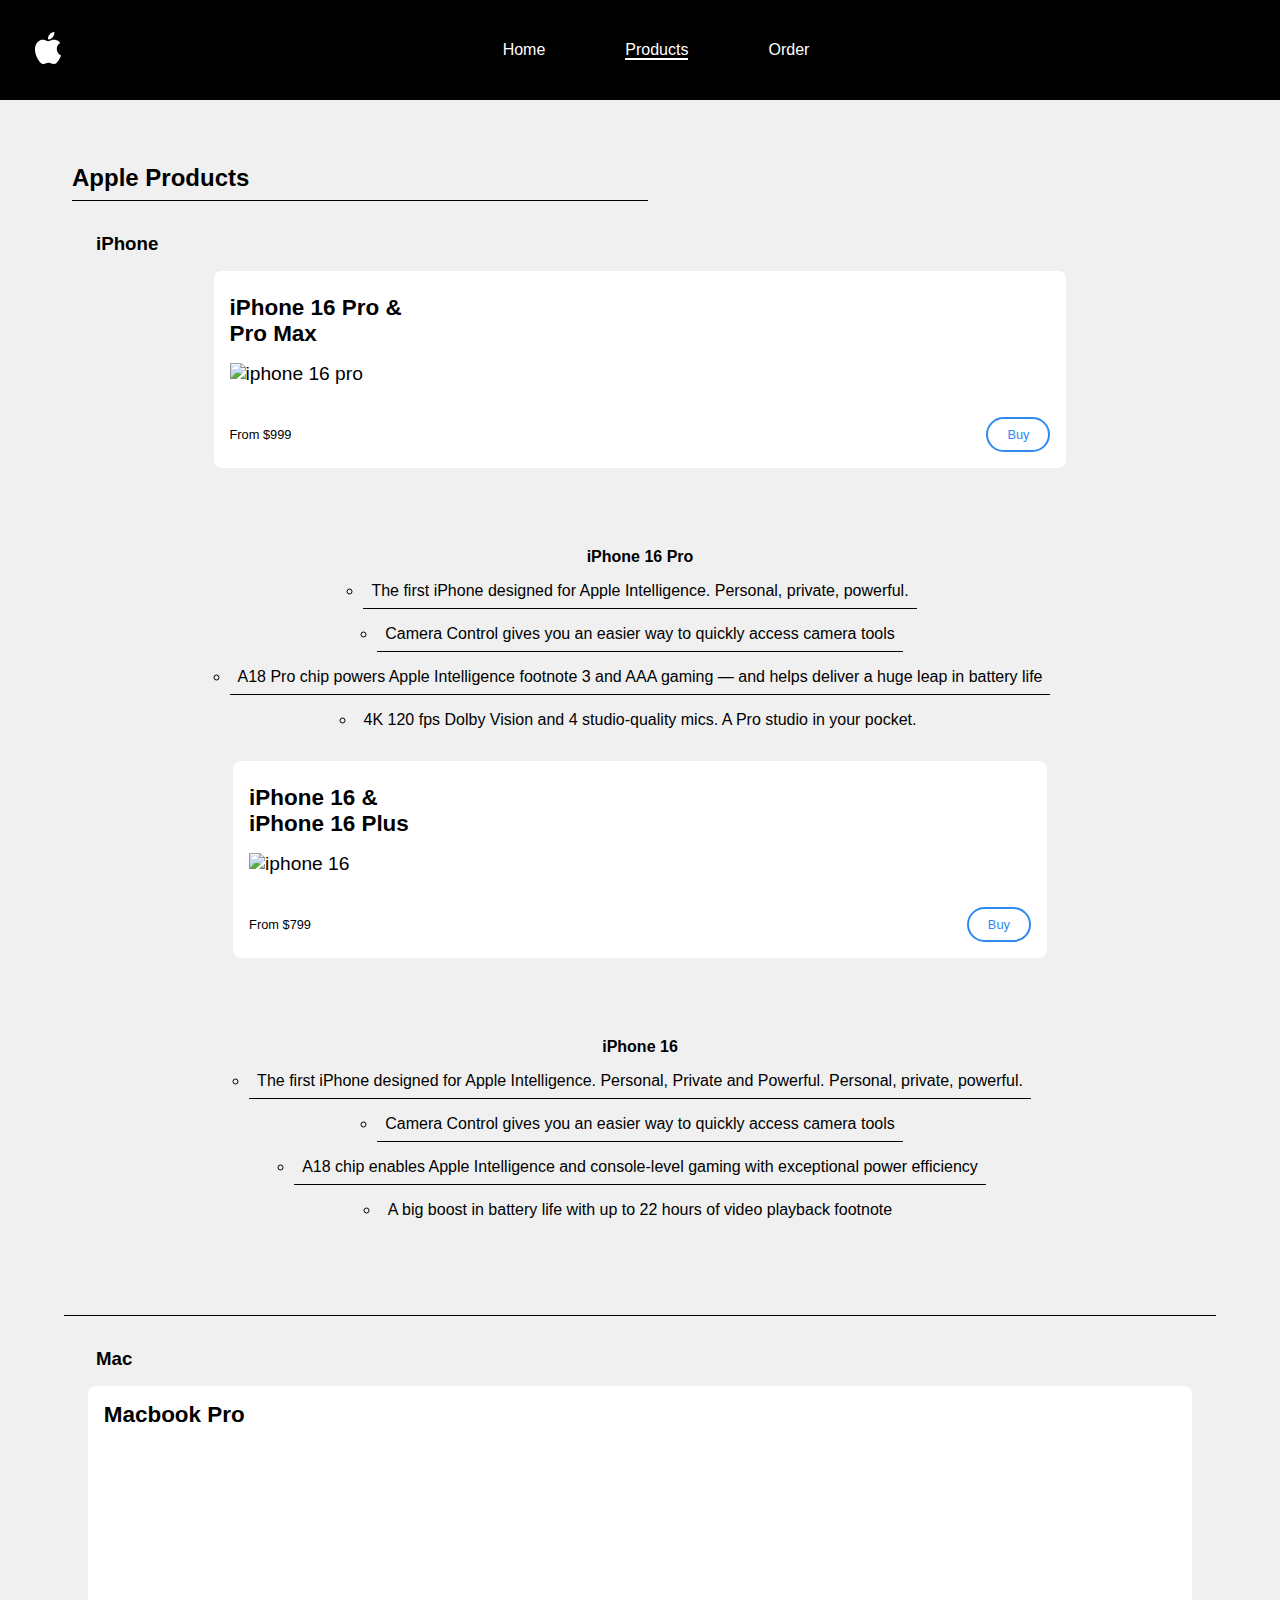
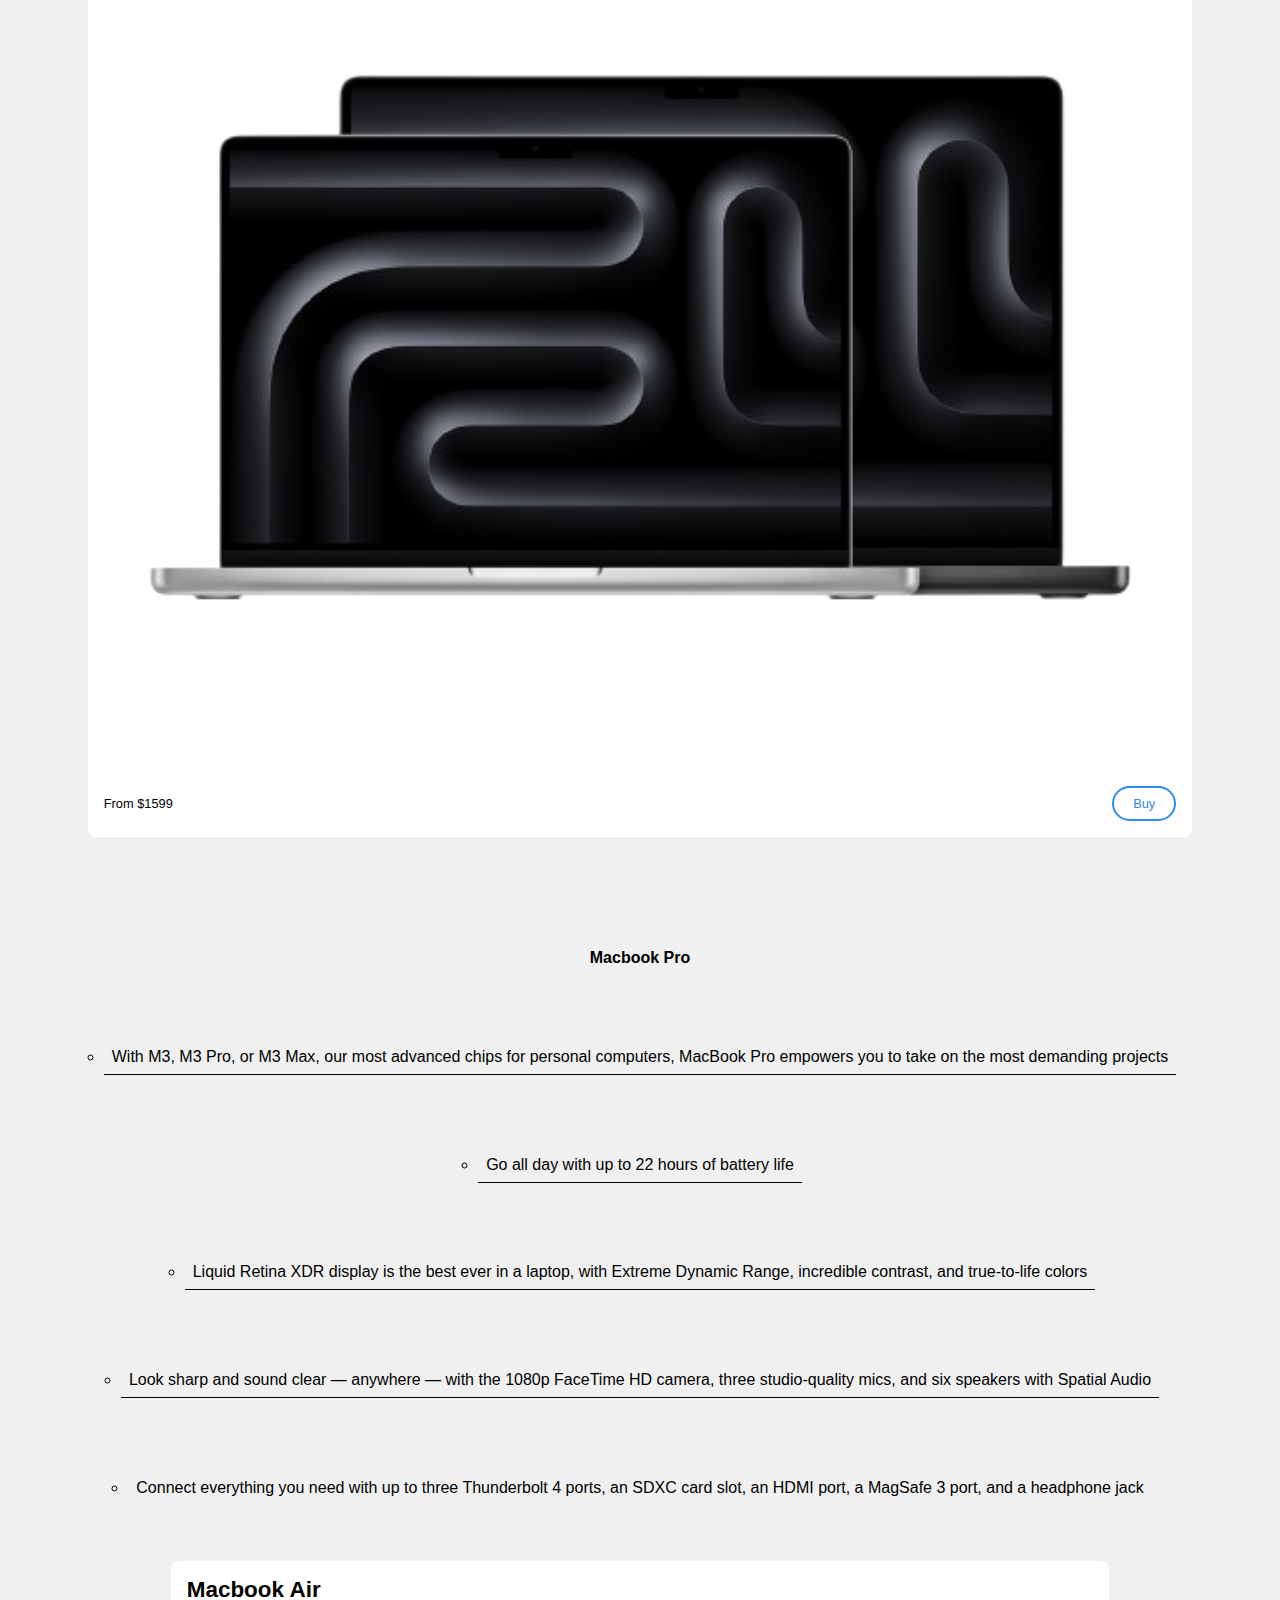
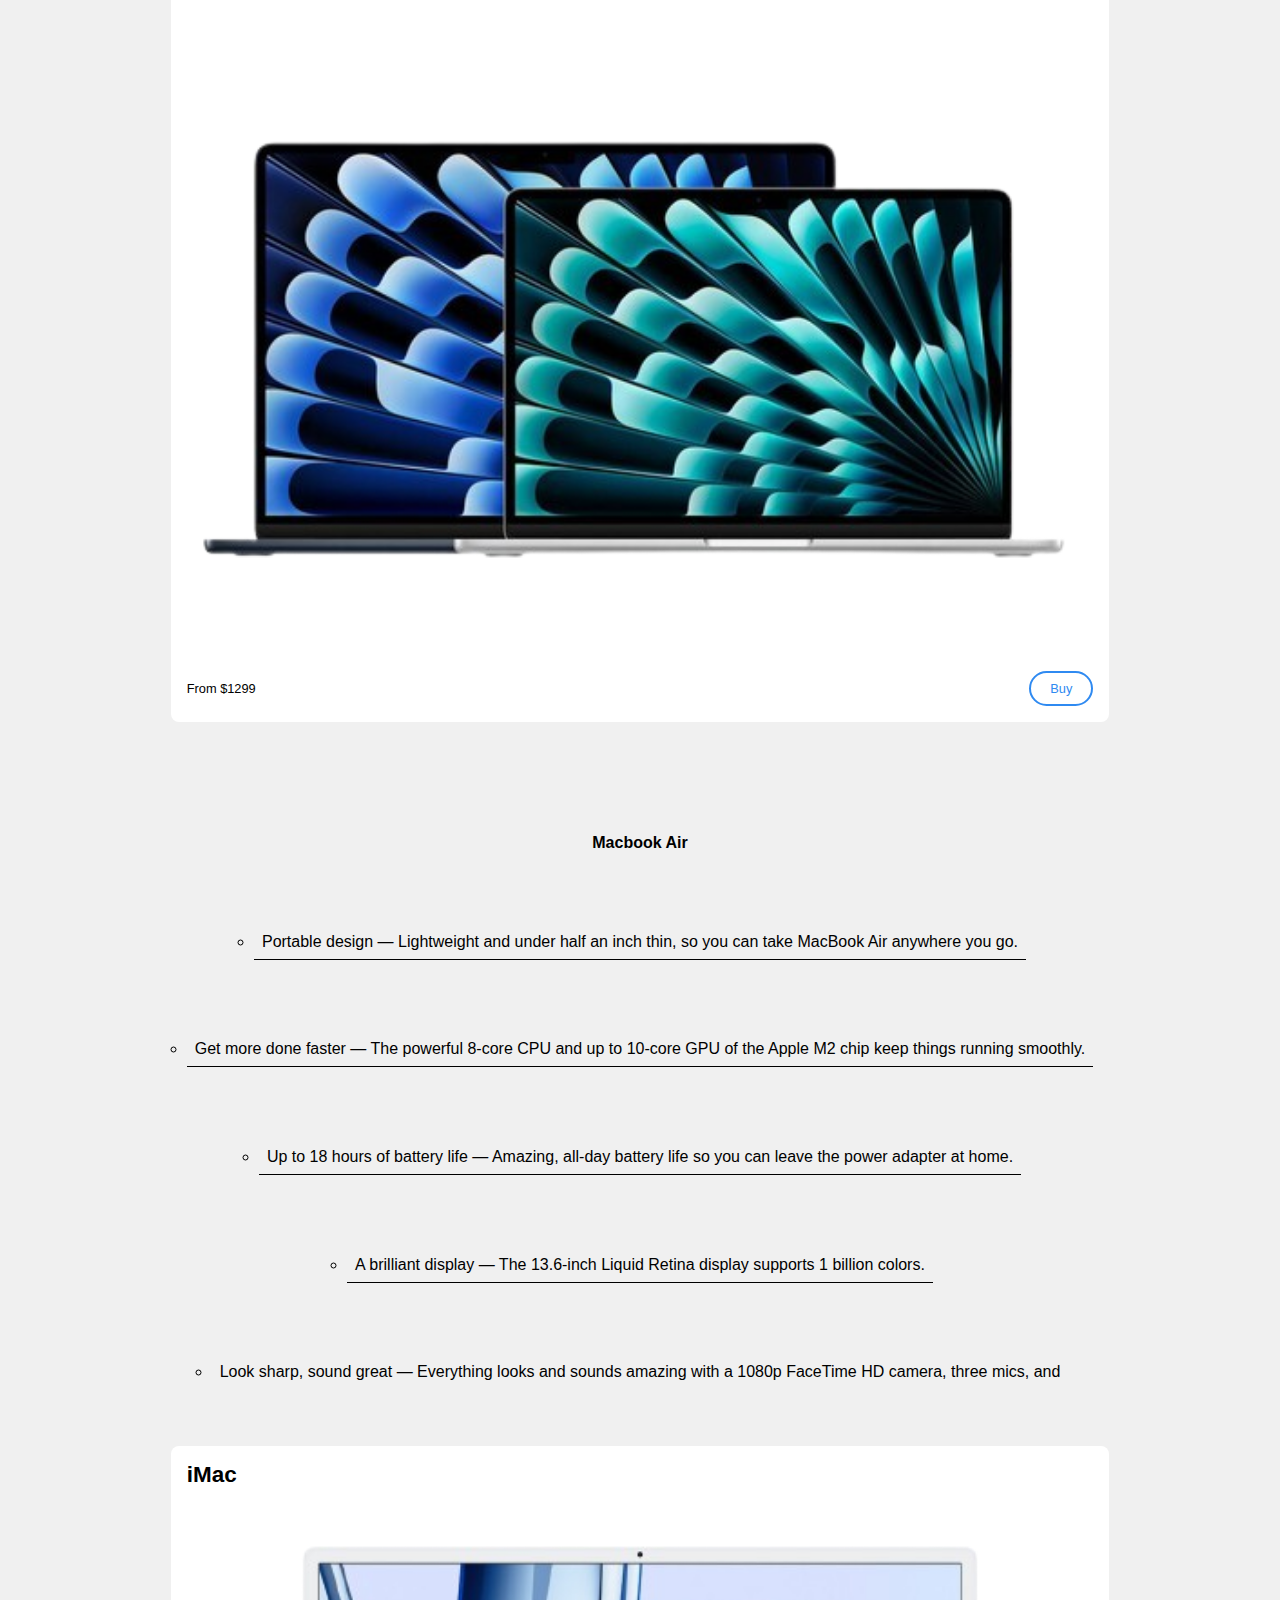
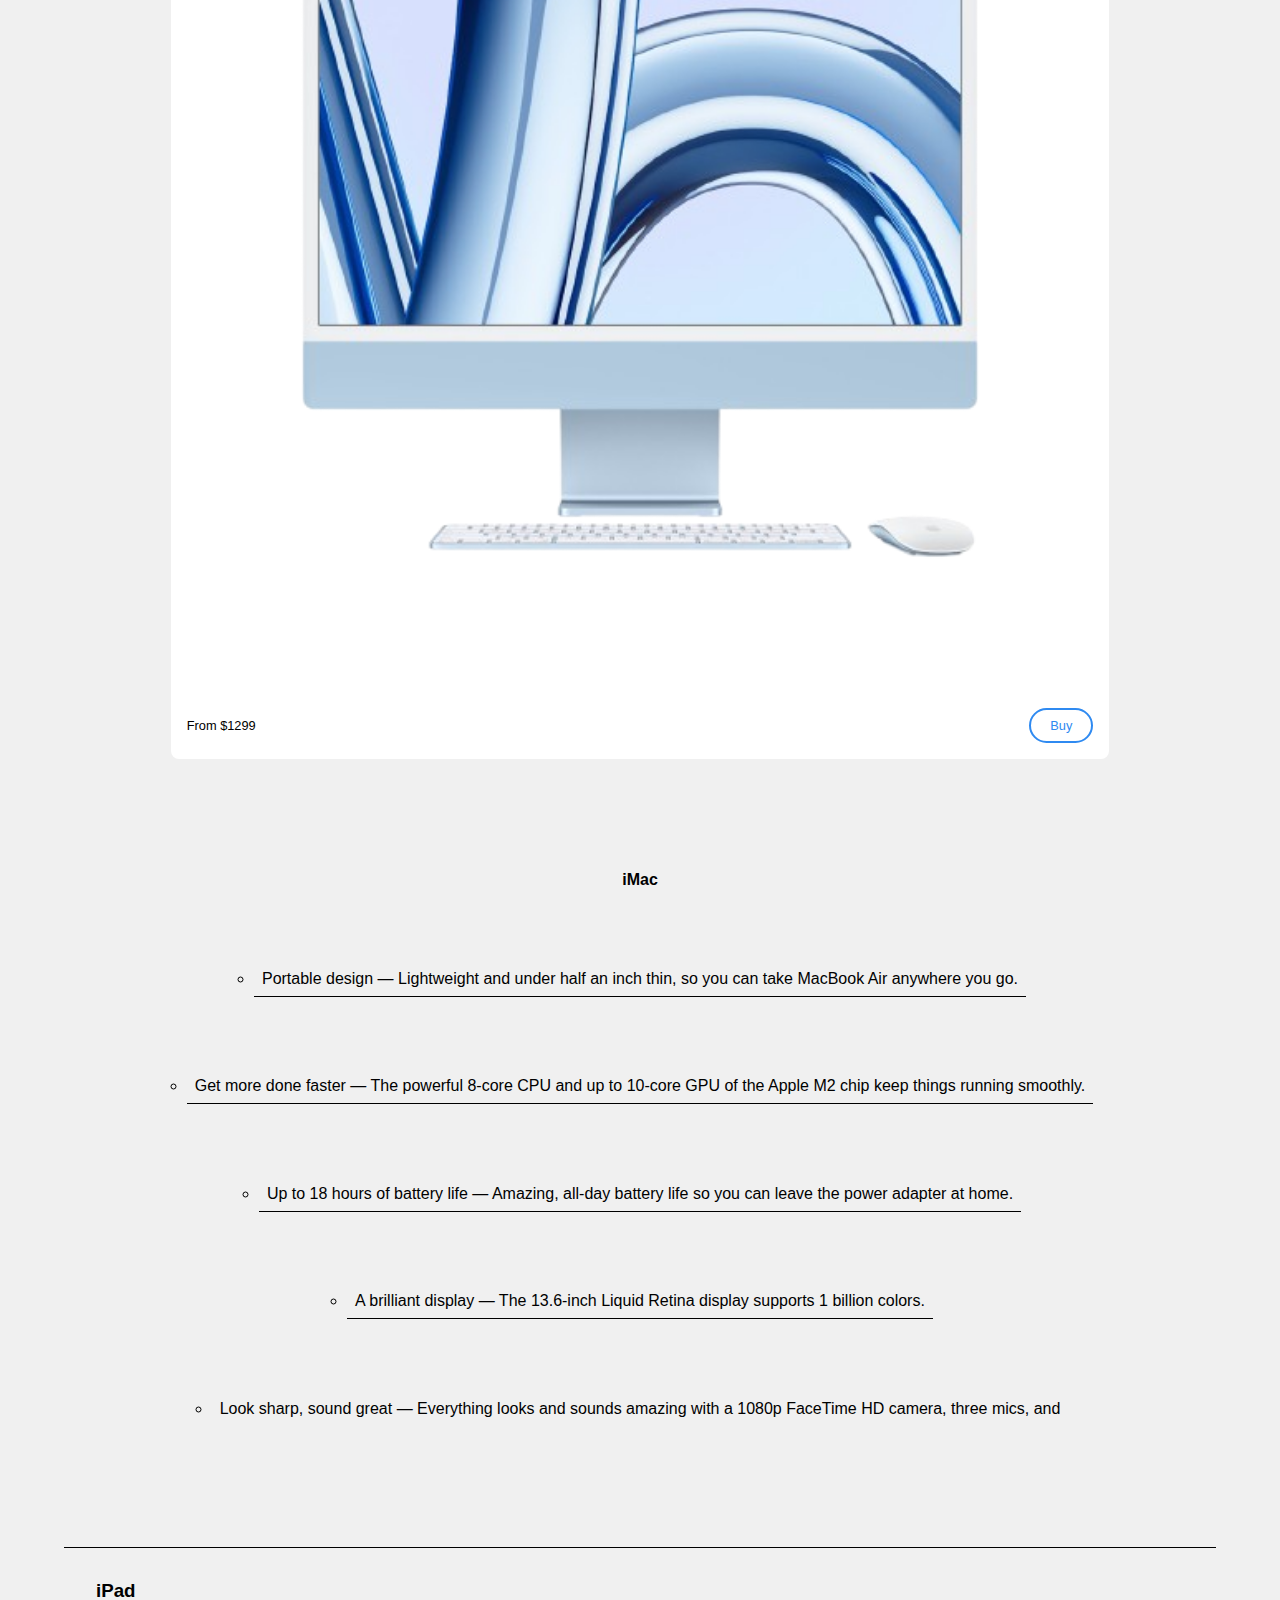
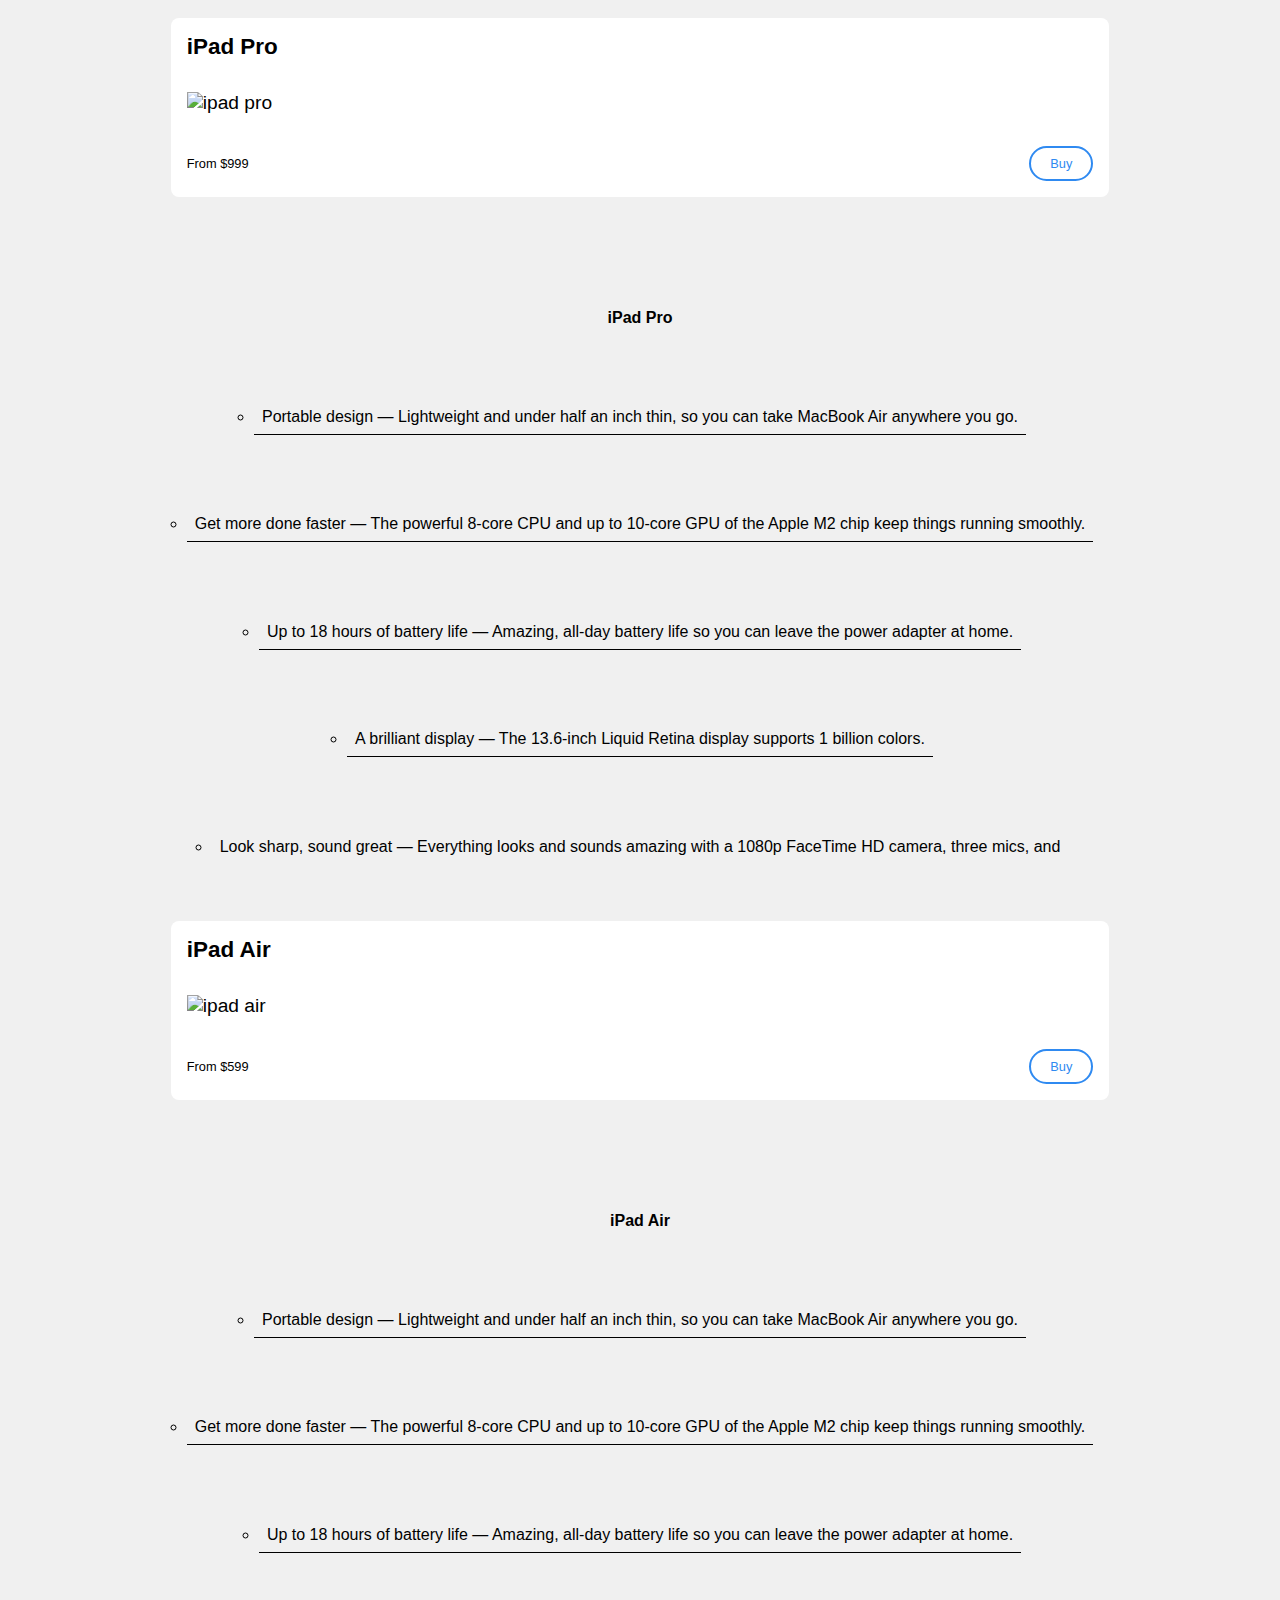
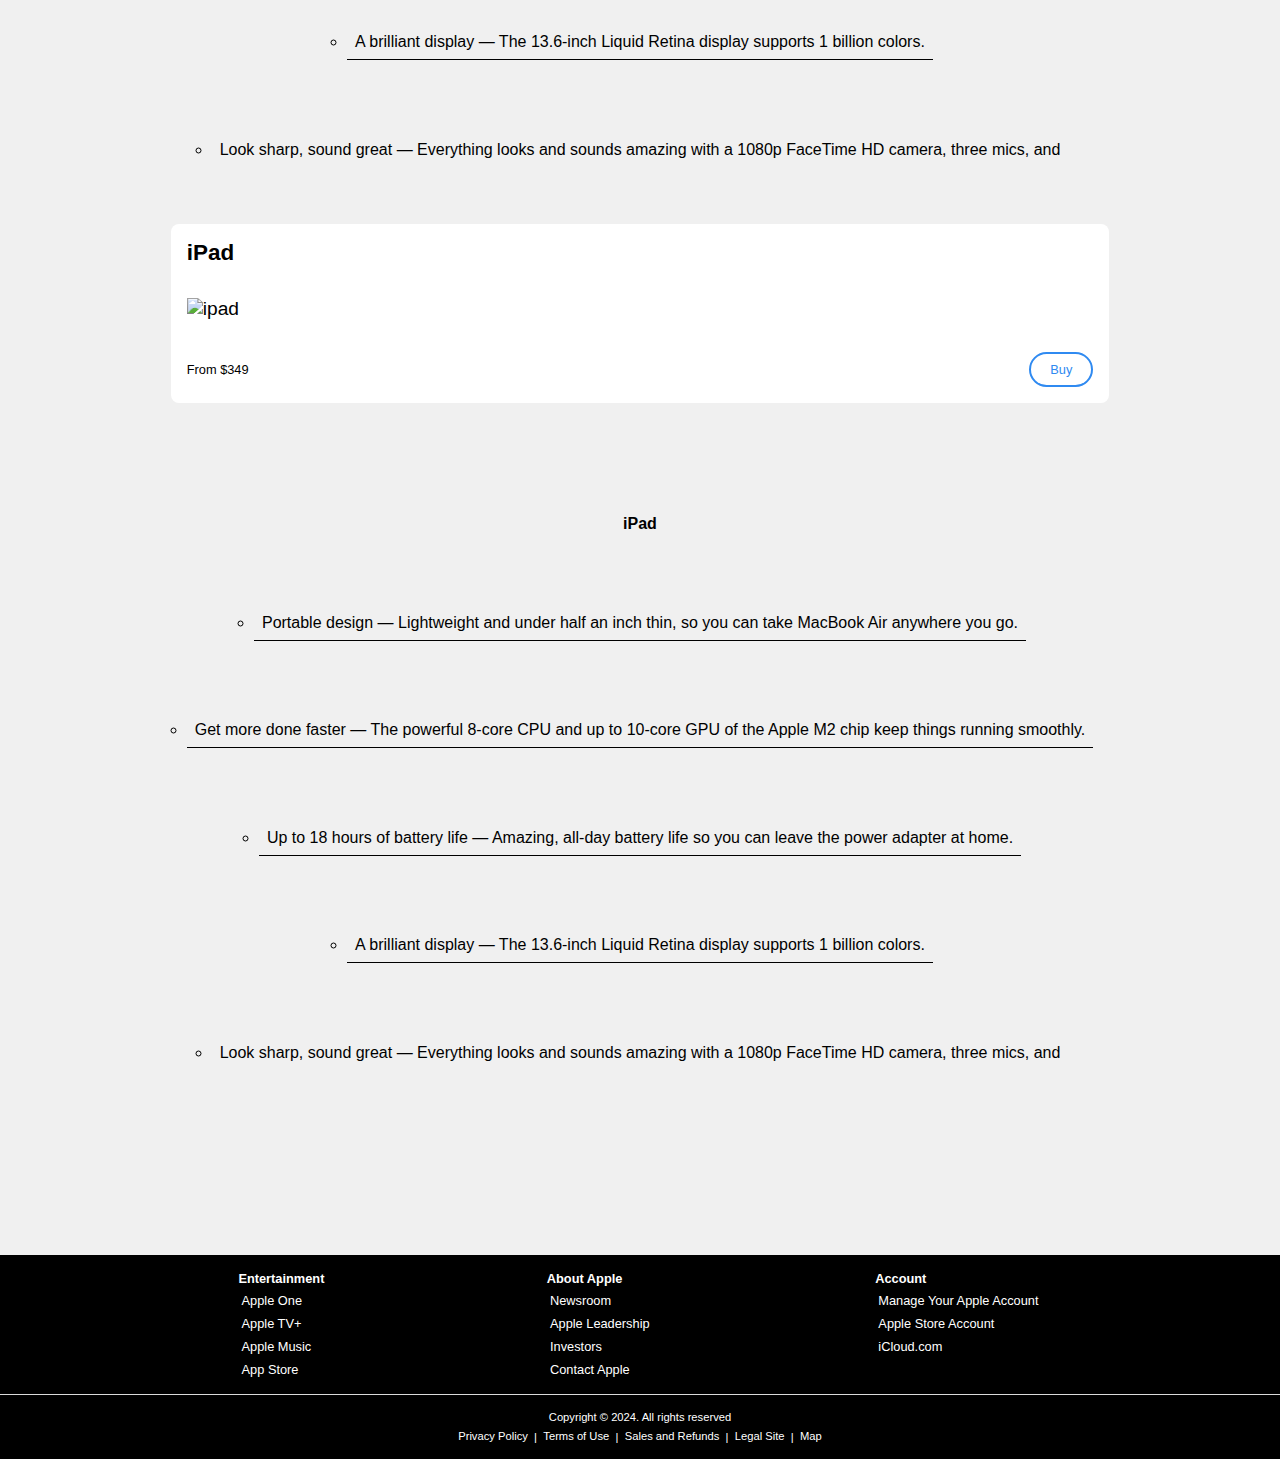
==== commit 8ccaf3b3: "added list and made responsive" ====
--- a/src/pages/products.html
+++ b/src/pages/products.html
@@ -246,52 +246,9 @@
             </li>
           </ul>
         </section>
-        <!-- <section class="product___section--container mac">
-          <div class="product__card">
-            <h3 class="product__card--heading">
-              Macbook Air with M2 or M3 chip
-            </h3>
-            <img
-              src="../assets/img/Macbook-removebg-preview.png"
-              alt="macbook pro"
-              class="product__card--image"
-            />
-            <p class="card__paragraph">
-              From $999<a
-                href="./order.html"
-                target="_blank"
-                class="product__buy--link"
-                >Buy</a
-              >
-            </p>
-          </div>
-          <ul class="product__list">
-            <h4 class="product__list--heading">Macbook Air</h4>
-            <li class="product__list--specs">
-              Portable design — Lightweight and under half an inch thin, so you
-              can take MacBook Air anywhere you go.
-            </li>
-            <li class="product__list--specs">
-              Get more done faster — The powerful 8-core CPU and up to 10-core
-              GPU of the Apple M2 chip keep things running smoothly.
-            </li>
-            <li class="product__list--specs">
-              Up to 18 hours of battery life — Amazing, all-day battery life so
-              you can leave the power adapter at home.
-            </li>
-            <li class="product__list--specs">
-              A brilliant display — The 13.6-inch Liquid Retina display supports
-              1 billion colors.
-            </li>
-            <li class="product__list--specs last-spec">
-              Look sharp, sound great — Everything looks and sounds amazing with
-              a 1080p FaceTime HD camera, three mics, and
-            </li>
-          </ul>
-        </section> -->
         <section class="product__section--container mac">
           <div class="product__card">
-            <h3 class="product__card--heading">iMac</h3>
+            <h3 class="product__card--heading">Macbook Air</h3>
             <img
               src="../assets/img/Macbook-removebg-preview.png"
               alt="macbook air"
@@ -307,7 +264,7 @@
             </p>
           </div>
           <ul class="product__list mac-list">
-            <h4 class="product__list--heading">iMac</h4>
+            <h4 class="product__list--heading">Macbook Air</h4>
             <li class="product__list--specs">
               Portable design — Lightweight and under half an inch thin, so you
               can take MacBook Air anywhere you go.
@@ -393,7 +350,7 @@
           </div>
 
           <ul class="product__list mac-list">
-            <h4 class="product__list--heading">iMac</h4>
+            <h4 class="product__list--heading">iPad Pro</h4>
             <li class="product__list--specs">
               Portable design — Lightweight and under half an inch thin, so you
               can take MacBook Air anywhere you go.
@@ -435,7 +392,7 @@
           </div>
 
           <ul class="product__list mac-list">
-            <h4 class="product__list--heading">iMac</h4>
+            <h4 class="product__list--heading">iPad Air</h4>
             <li class="product__list--specs">
               Portable design — Lightweight and under half an inch thin, so you
               can take MacBook Air anywhere you go.
@@ -477,7 +434,7 @@
           </div>
 
           <ul class="product__list mac-list">
-            <h4 class="product__list--heading">iMac</h4>
+            <h4 class="product__list--heading">iPad</h4>
             <li class="product__list--specs">
               Portable design — Lightweight and under half an inch thin, so you
               can take MacBook Air anywhere you go.
